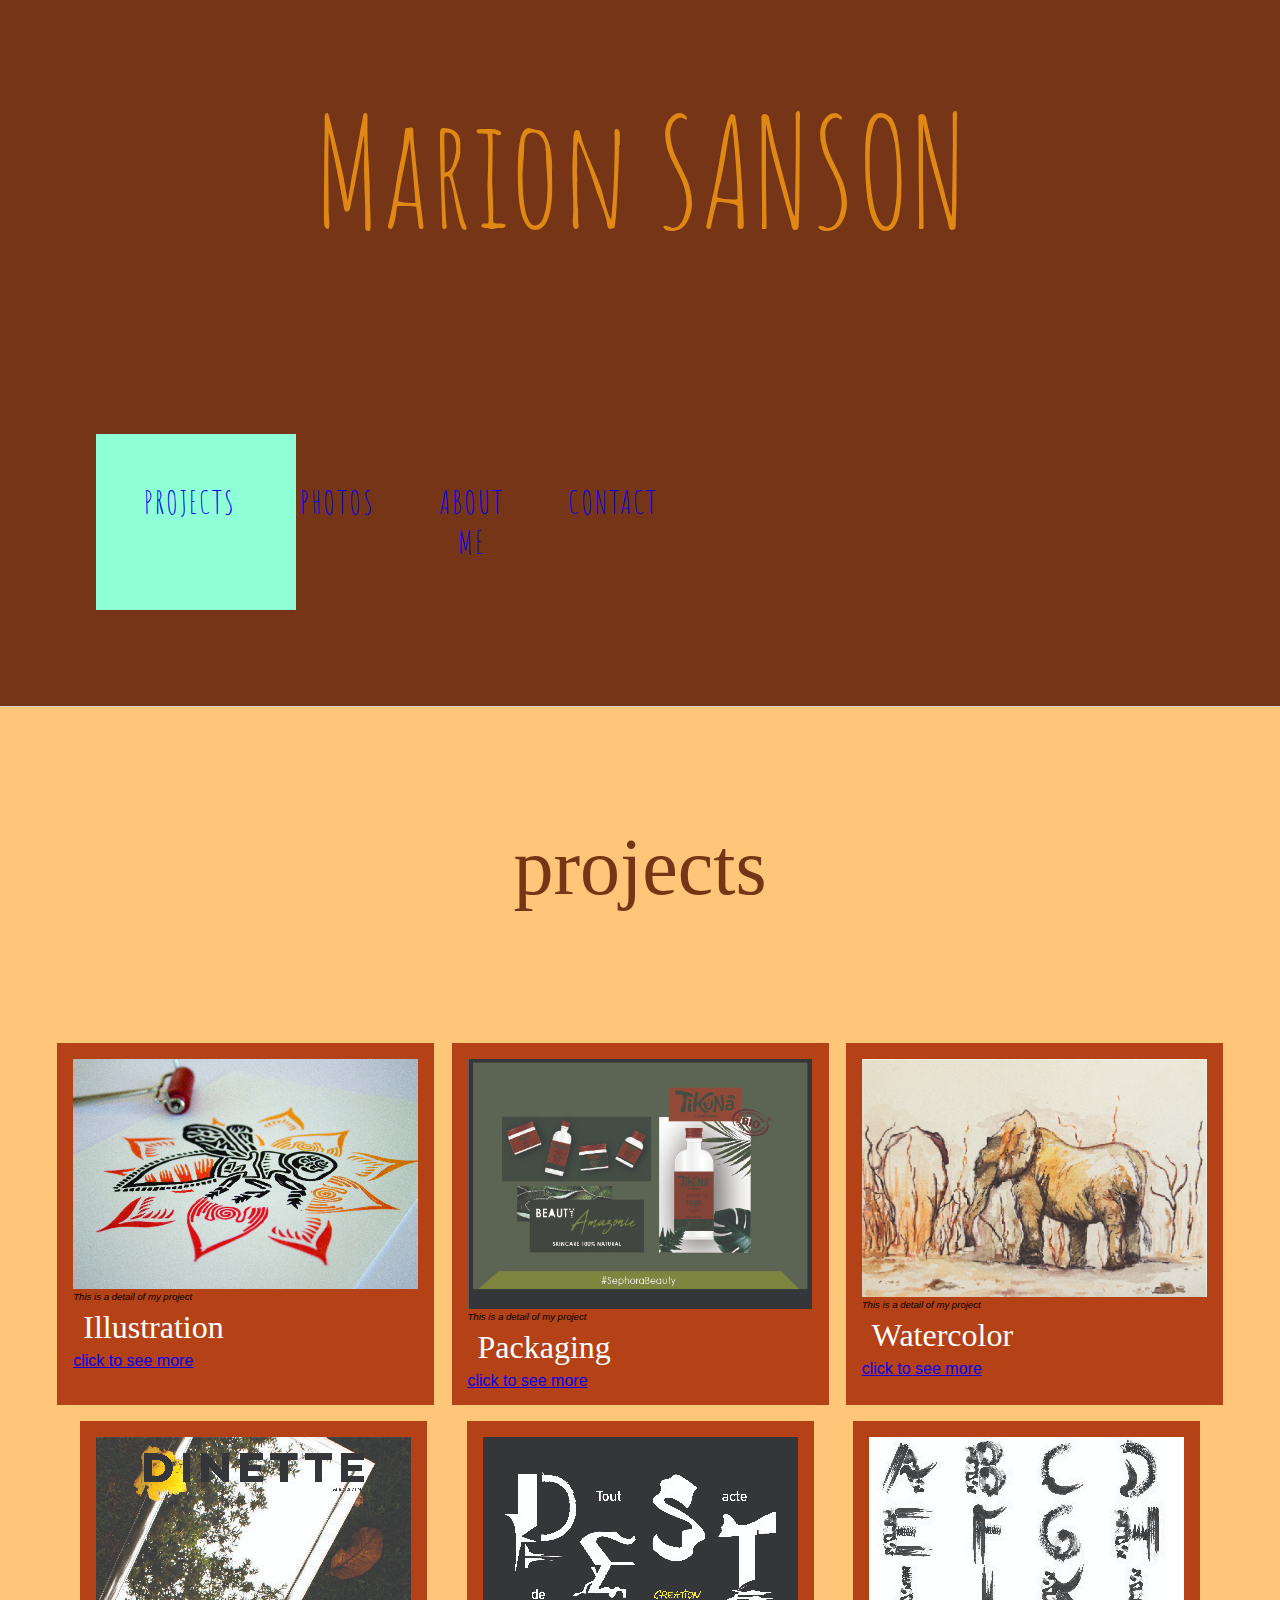
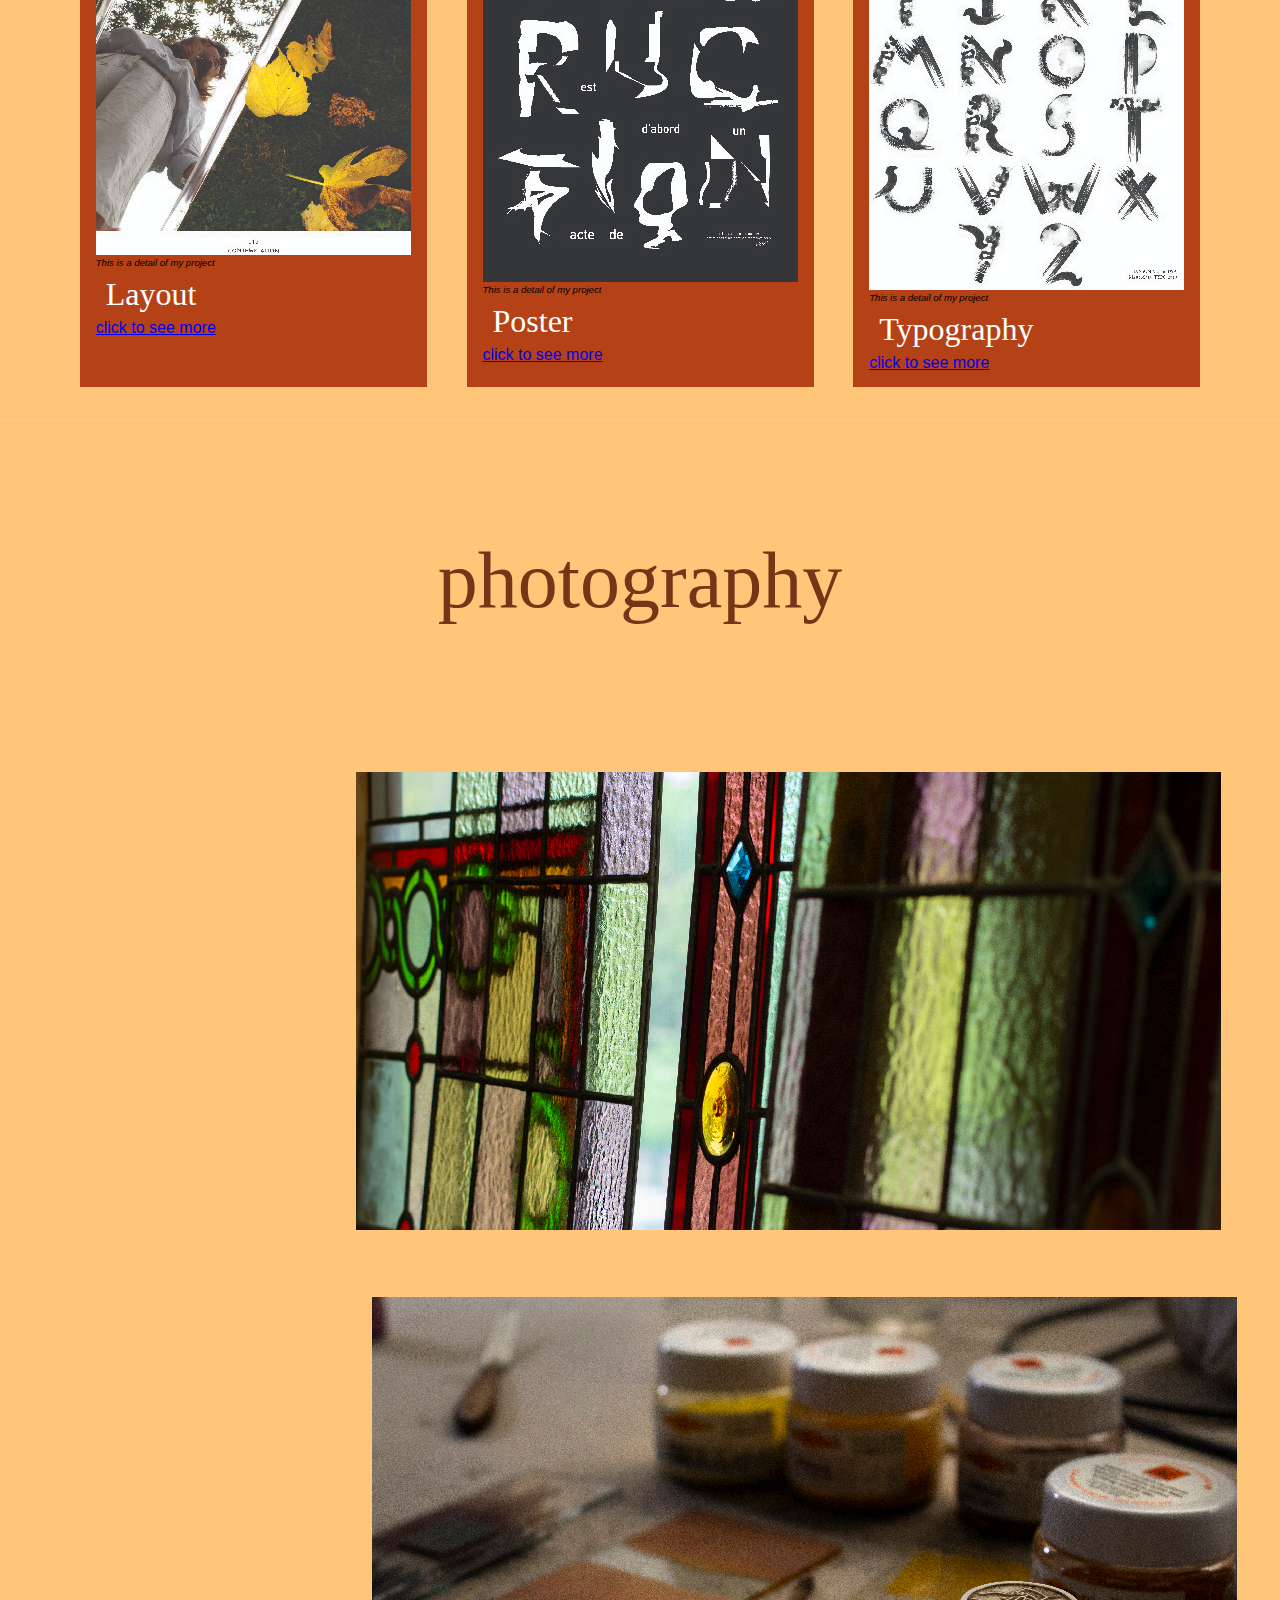
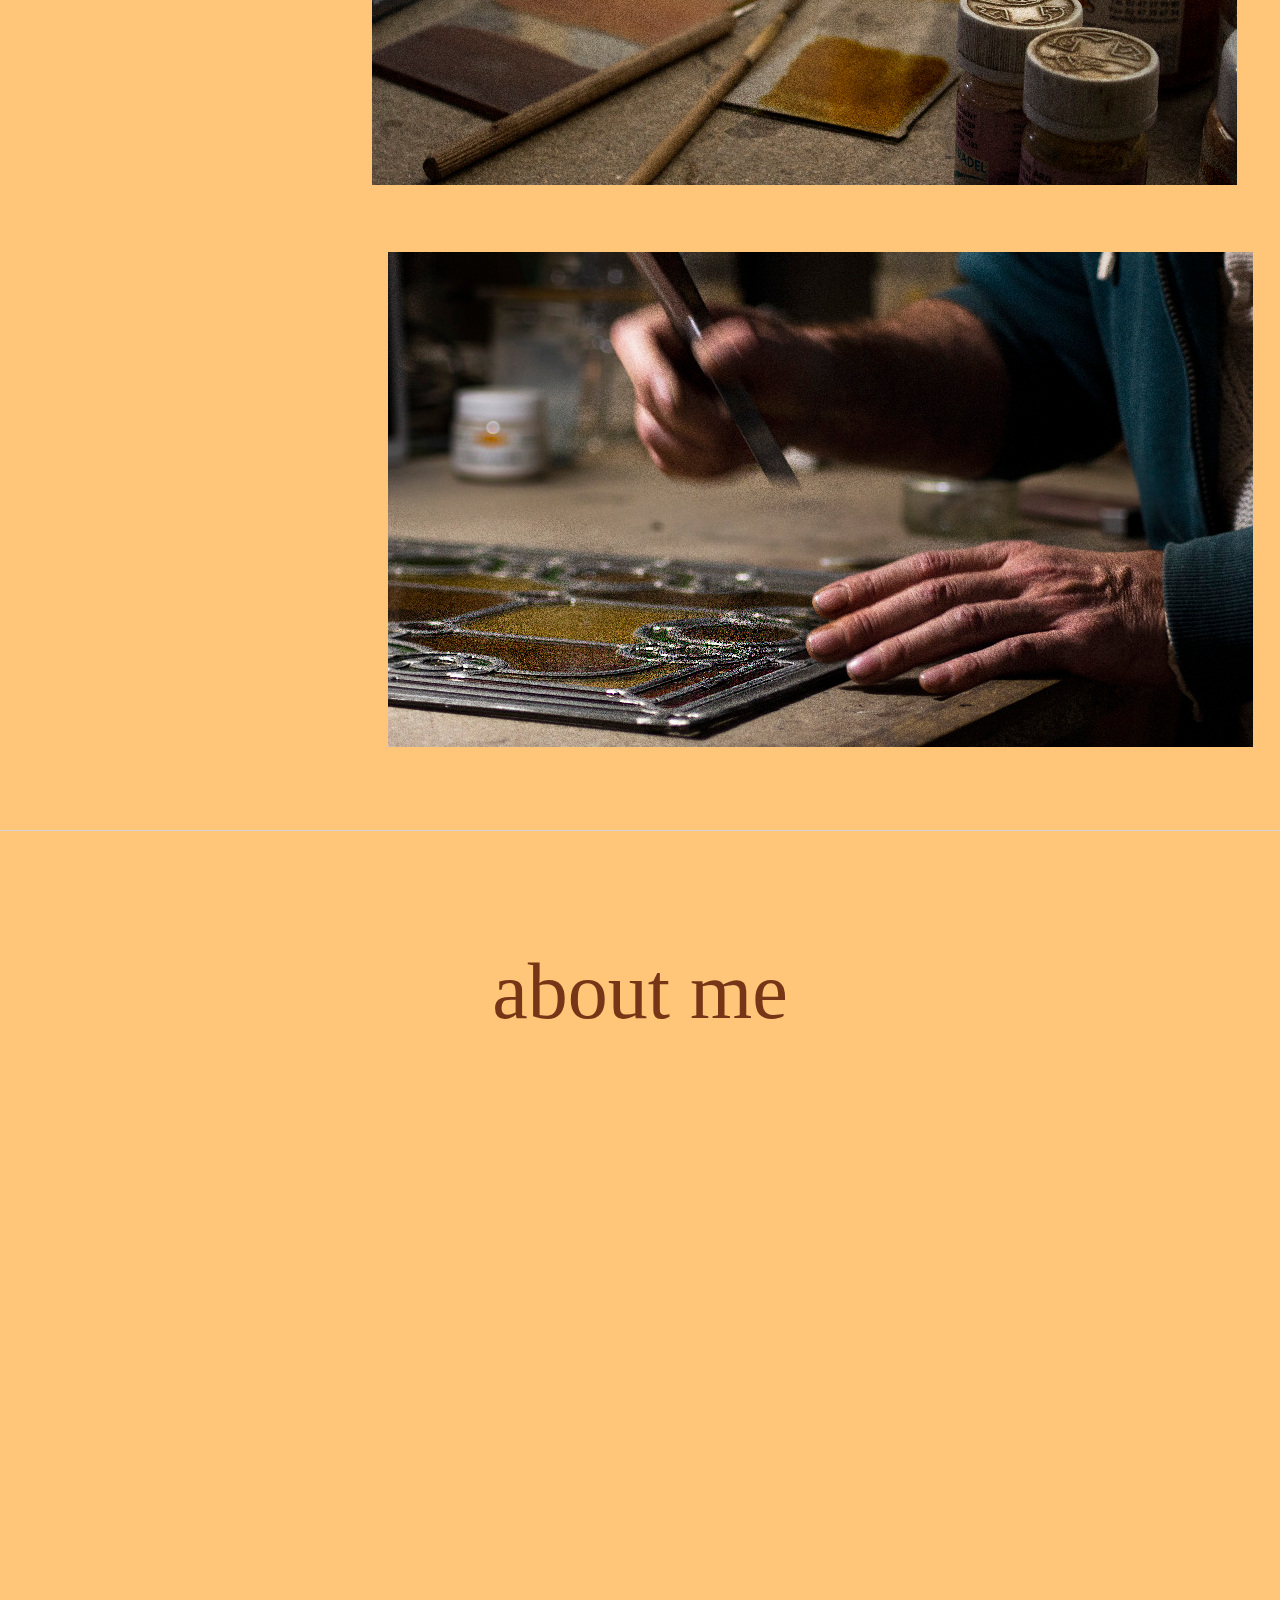
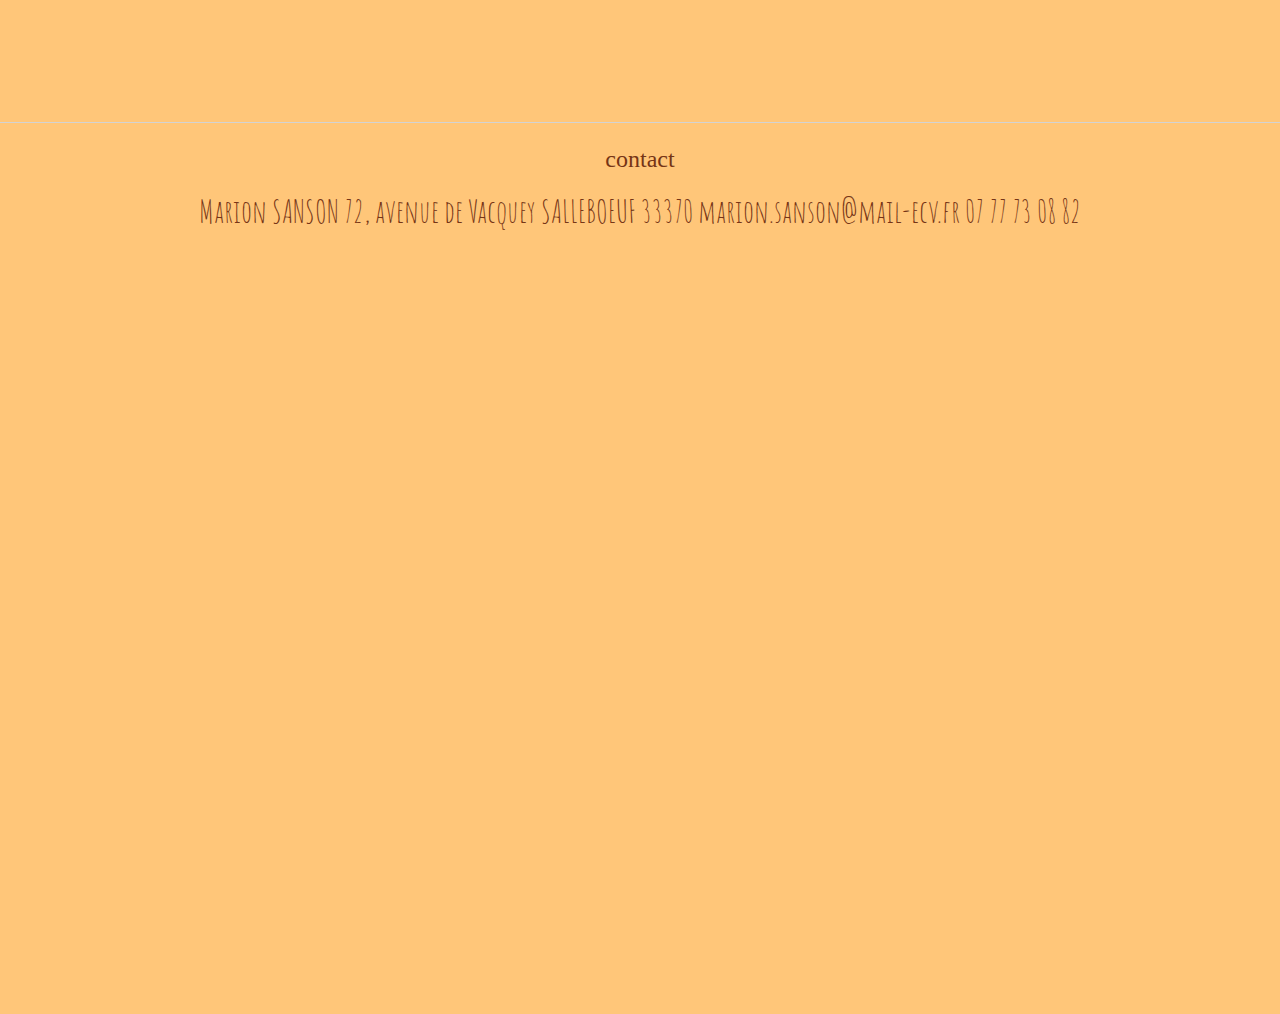
==== index.html @ 7cc04fa4 "Create index.html" ====
<!DOCTYPE html>
<html lang="en" dir="ltr">
  <head>
    <meta charset="utf-8">
    <title>hello world !</title>
    <link rel="stylesheet" href="css/reset.css">
    <link rel="stylesheet" href="css/typo.css">
    <link rel="stylesheet" href="css/master.css">

  </head>
  <body>
    <header>
      <h1>Marion SANSON</h1>

<a class="menu-toggle"href="#main-menu">open menu</a>
      <nav id="main-menu">
        <a class="menu-close" href="#"></a>
      <ul>
        <li><a href="#projects">projects</a></li>
        <li><a href="#photos">photos</a></li>
        <li><a href="#aboutme">about me</a></li>
        <li><a href="#contact">contact</a></li>
      </ul>
    </nav>

<a href="#" class="backdrop"></a>
    </header>

    <main>
      <section id="projects">
        <h1>projects</h1>

        <div class="project-box-container">


<div class="project-feature">
  <figure>
    <img src="images/abeille-lino.jpg" alt="">
    <figcaption>This is a detail of my project</figcaption>
  </figure>
  <h2>Illustration</h2>
  <a href="project-01.html">click to see more</a>


</div>

<div class="project-feature">
  <figure>
    <img src="images/pack.jpg" alt="">
    <figcaption>This is a detail of my project</figcaption>
  </figure>
  <h2>Packaging</h2>
  <a href="project-01.html">click to see more</a>

</div>


<div class="project-feature">
  <figure>
    <img src="images/aqua.jpg" alt="">
    <figcaption>This is a detail of my project</figcaption>
  </figure>
  <h2>Watercolor</h2>
  <a href="project-01.html">click to see more</a>

</div>

<div class="project-feature">
  <figure>
    <img src="images/layout.jpg" alt="">
    <figcaption>This is a detail of my project</figcaption>
  </figure>
  <h2>Layout</h2>
  <a href="project-01.html">click to see more</a>

</div>

<div class="project-feature">
  <figure>
    <img src="images/poster.jpg" alt="">
    <figcaption>This is a detail of my project</figcaption>
  </figure>
  <h2>Poster</h2>
  <a href="project-01.html">click to see more</a>

</div>

<div class="project-feature">
  <figure>
    <img src="images/typo.jpg" alt="">
    <figcaption>This is a detail of my project</figcaption>
  </figure>
  <h2>Typography</h2>
  <a href="project-01.html">click to see more</a>

</div>



  </div>


      </section>

      <section id="photos">
        <h1>photography</h1>

        <div class="photos-box-container">

          <div class="photos-feature">
            <figure>
              <img src="images/photo1.jpg" alt="">
            </figure>

          </div>

          <div class="photos-box-container">

            <div class="photos-feature">
              <figure>
                <img src="images/photo2.jpg" alt="">
              </figure>

            </div>

            <div class="photos-box-container">

              <div class="photos-feature">
                <figure>
                  <img src="images/photo3.jpg" alt="">
                </figure>

              </div>

        </div>

      </section>

      <section id="aboutme">
        <h1>about me</h1>

      </section>

      <section id="contact">
        <h3>contact</h3>
        <p>Marion SANSON
          72, avenue de Vacquey
          SALLEBOEUF 33370
          marion.sanson@mail-ecv.fr
          07 77 73 08 82</p>

<footer>
</footer>

  </body>
</html>
---- css/typo.css ----
@import url('https://fonts.googleapis.com/css?family=Amatic+SC|Caveat+Brush|Coming+Soon&display=swap');

body {
  font-family: helvetica;
}

header h1 {
  font-family: 'Amatic SC';
  font-size: 150px;
}
h1 {
  font-size: 5em;
  margin-bottom: 1.25em;
  font-family: 'Coming Soon';
}

h2 {
font-size: 2em;
margin-bottom: 1em;
font-family: 'Coming Soon';
color: white;

}
h3 {
  font-size: 1.5em;
  font-family: 'Coming Soon';
  color: #763516;

}

p{
  font-family: 'Amatic SC';
  font-size: 2em;
  color: #763516;

}

li {
  font-family: 'Amatic SC';
  font-size: 2em;
}
---- css/master.css ----
body {
  background-color: #ffc679;
}
section {
  border-top: 1px solid #d3D3D3;
  min-height: 99vh;

}

header {
text-align: center;
padding : 6em;
color: #df8814;
background-color: #763516;

}



ul {
  line-height: 30pt;
	letter-spacing: 2px ;
	text-align: center;
  padding: 1em;
}


#projects h1 {
  text-align: center;
  margin: 1.5em;
  color: #763516;
}

#photos h1 {
  text-align: center;
  margin: 1.5em;
  color: #763516;
}

#aboutme h1 {
  text-align: center;
  margin: 1.5em;
  color: #763516;
}


.project-feature {
  padding: 1em;
  margin-bottom: 1em;
  flex-grow: 0;
  flex-basis: 300px;
  background-color: #b54216;
}

.project-feature img {
  max-width: 345px;
}

.project-feature h2 {
  margin : 10px;
}

.project-box-container {
  display: flex;
  padding: 1em;
  flex-wrap: wrap;
  justify-content: space-evenly;
  max-width: 1200px;
  margin: auto;

}

figcaption {
  font-size: 0.6em;
  font-style: italic;
}

.photos-feature {
  padding: 1em;
  margin-bottom: 1em;
  flex-grow: 0;
  flex-basis: 300px;

}

.photos-box-container {
  display: flex;
  padding: 1em;
  flex-wrap: wrap;
  justify-content: space-around;
  max-width: 600px;
  margin: auto;
}

#contact h3 {
  padding: 1em;
  text-align: center;
}

#contact p {
  text-align: center;
  margin: auto;
  justify-content: space-around;

}

#main-menu{
  background: #8fffd7;
  position: absolute;
  top: 0;
  width: 200px;
  height: 100%;
  left: -200px;
  transition: 0.5s ease all;
  z-index: 999;
}

nav a{
  display: block;
  text-transform: uppercase;
  padding: 1em;
  text-decoration: none;
}

.menu-toggle{
  border: 2px solid #000;
  border-radius: 6px;
  padding: 1em;
}

#main-menu:target{
  left: 0;
}

.menu-close {
  width: 100px;
  height: 20px;
  display: block;
  color: #fff;
  border-radius: 300%;
  position: absolute;
  top: 0px;
  right: 38px;
  display: none;
}

#main-menu:target + .backdrop{
  background: rgba(132, 232, 80, 0.5);
  position: absolute;
  top: 0;
  left: 0;
  width: 100%;
  height: 100%;
  z-index: 998;
}

@media (min-width : 640px){
  #main-menu {
    position: relative;
    left: auto;
    top: auto;
  }

  .menu-toggle{
    display: none;
  }

  #main-menu ul{
    display: flex;
  }
}
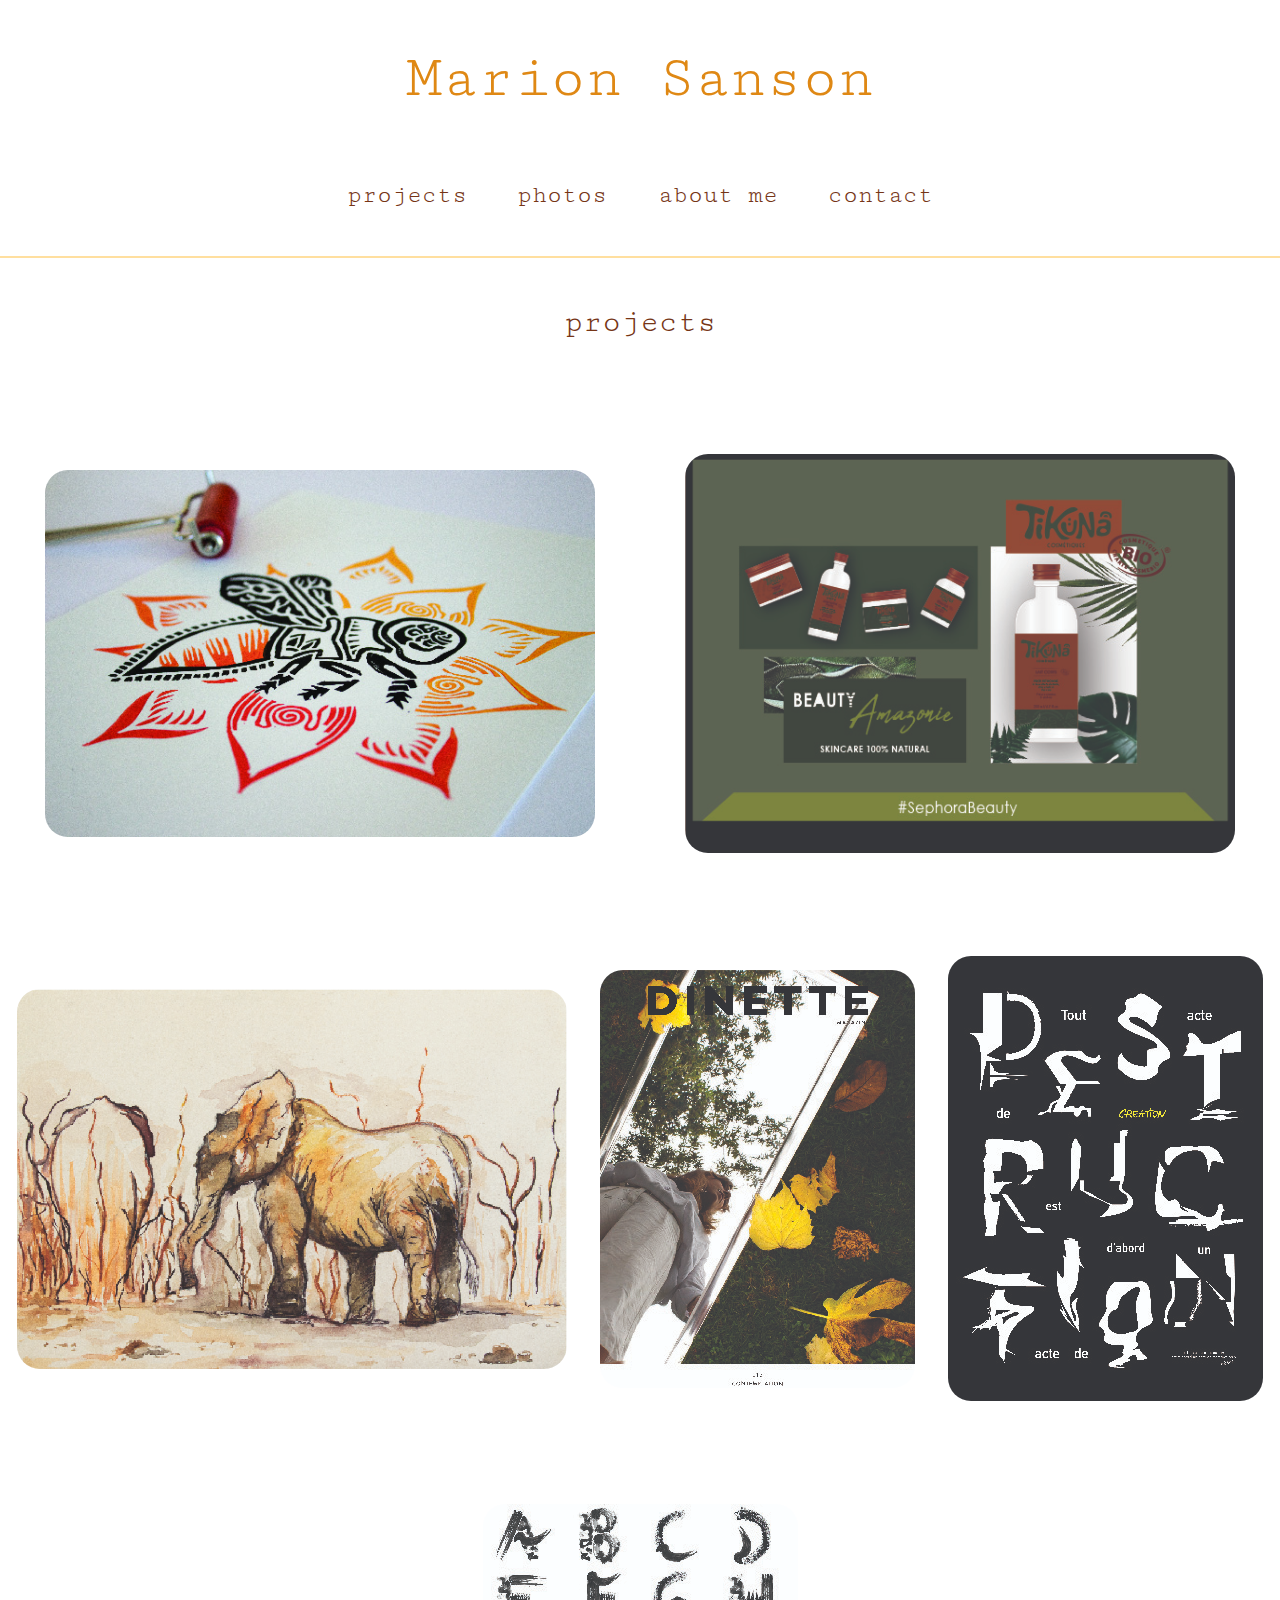
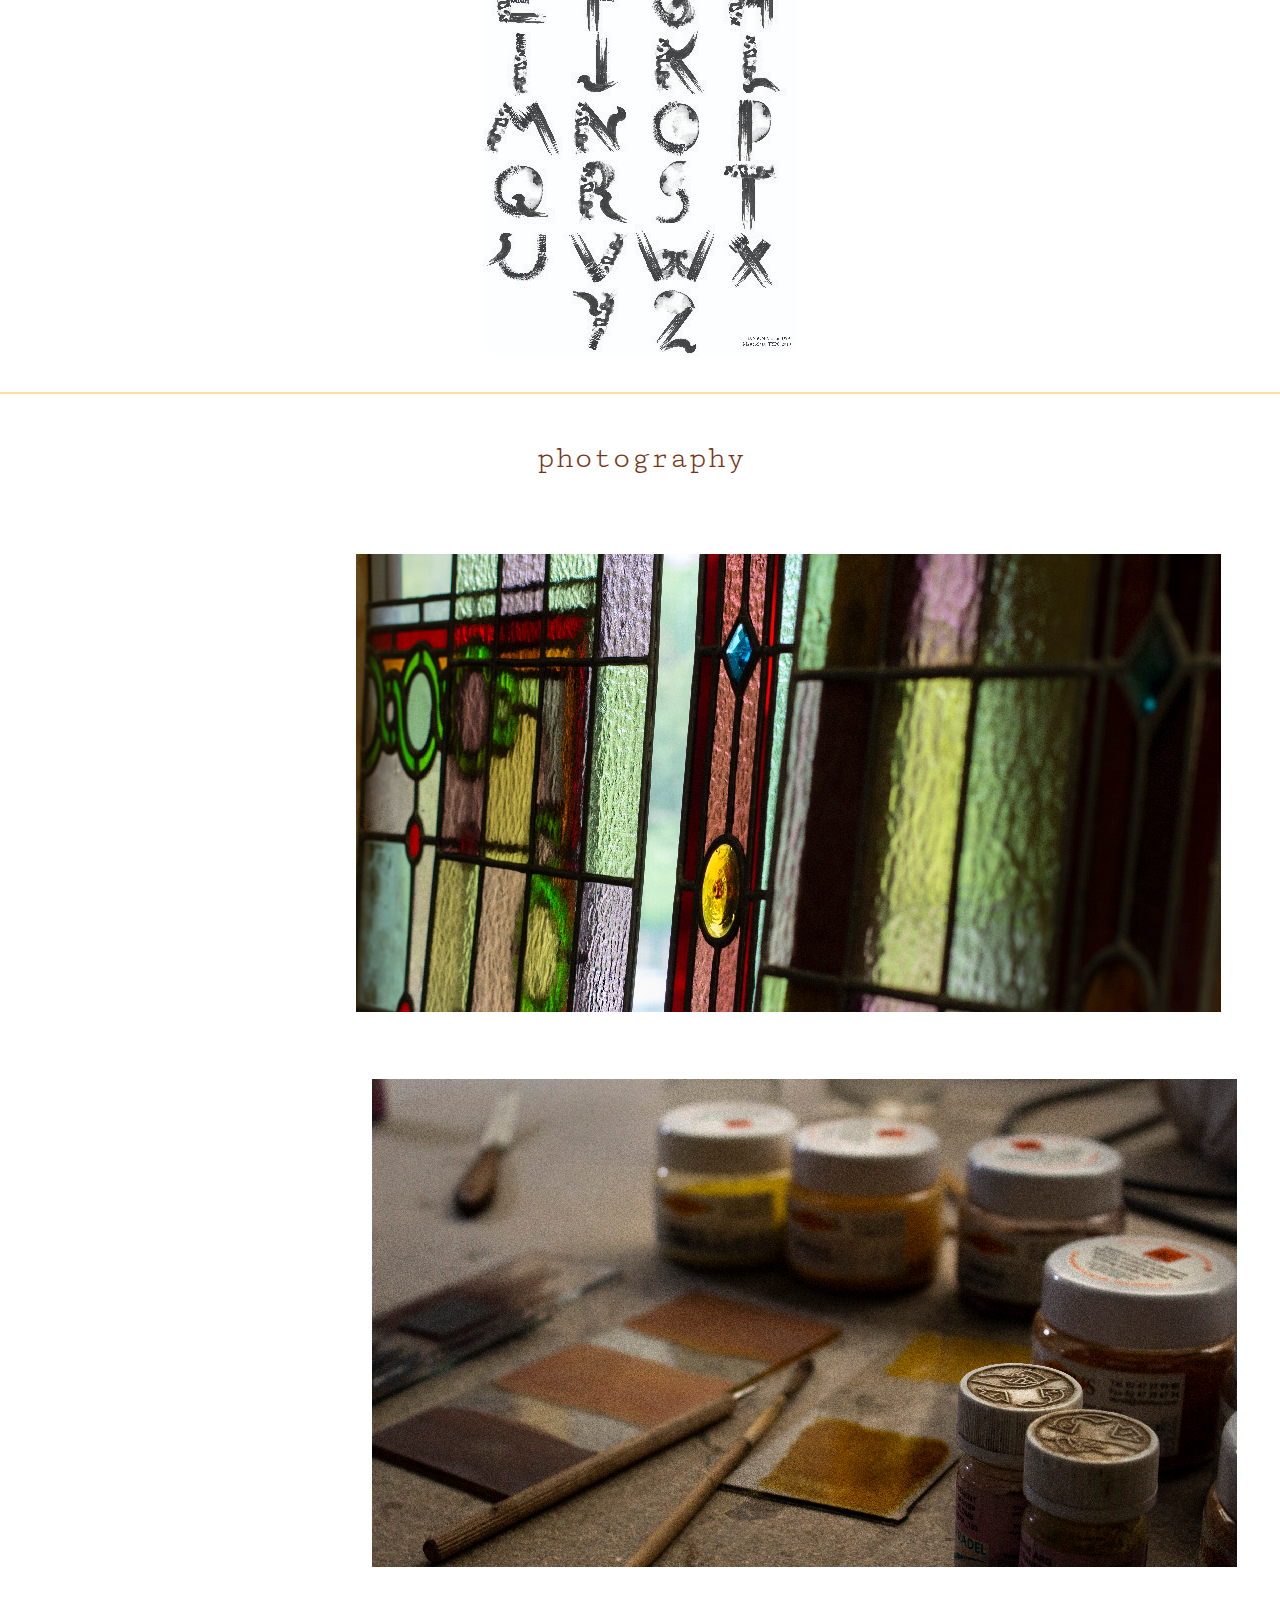
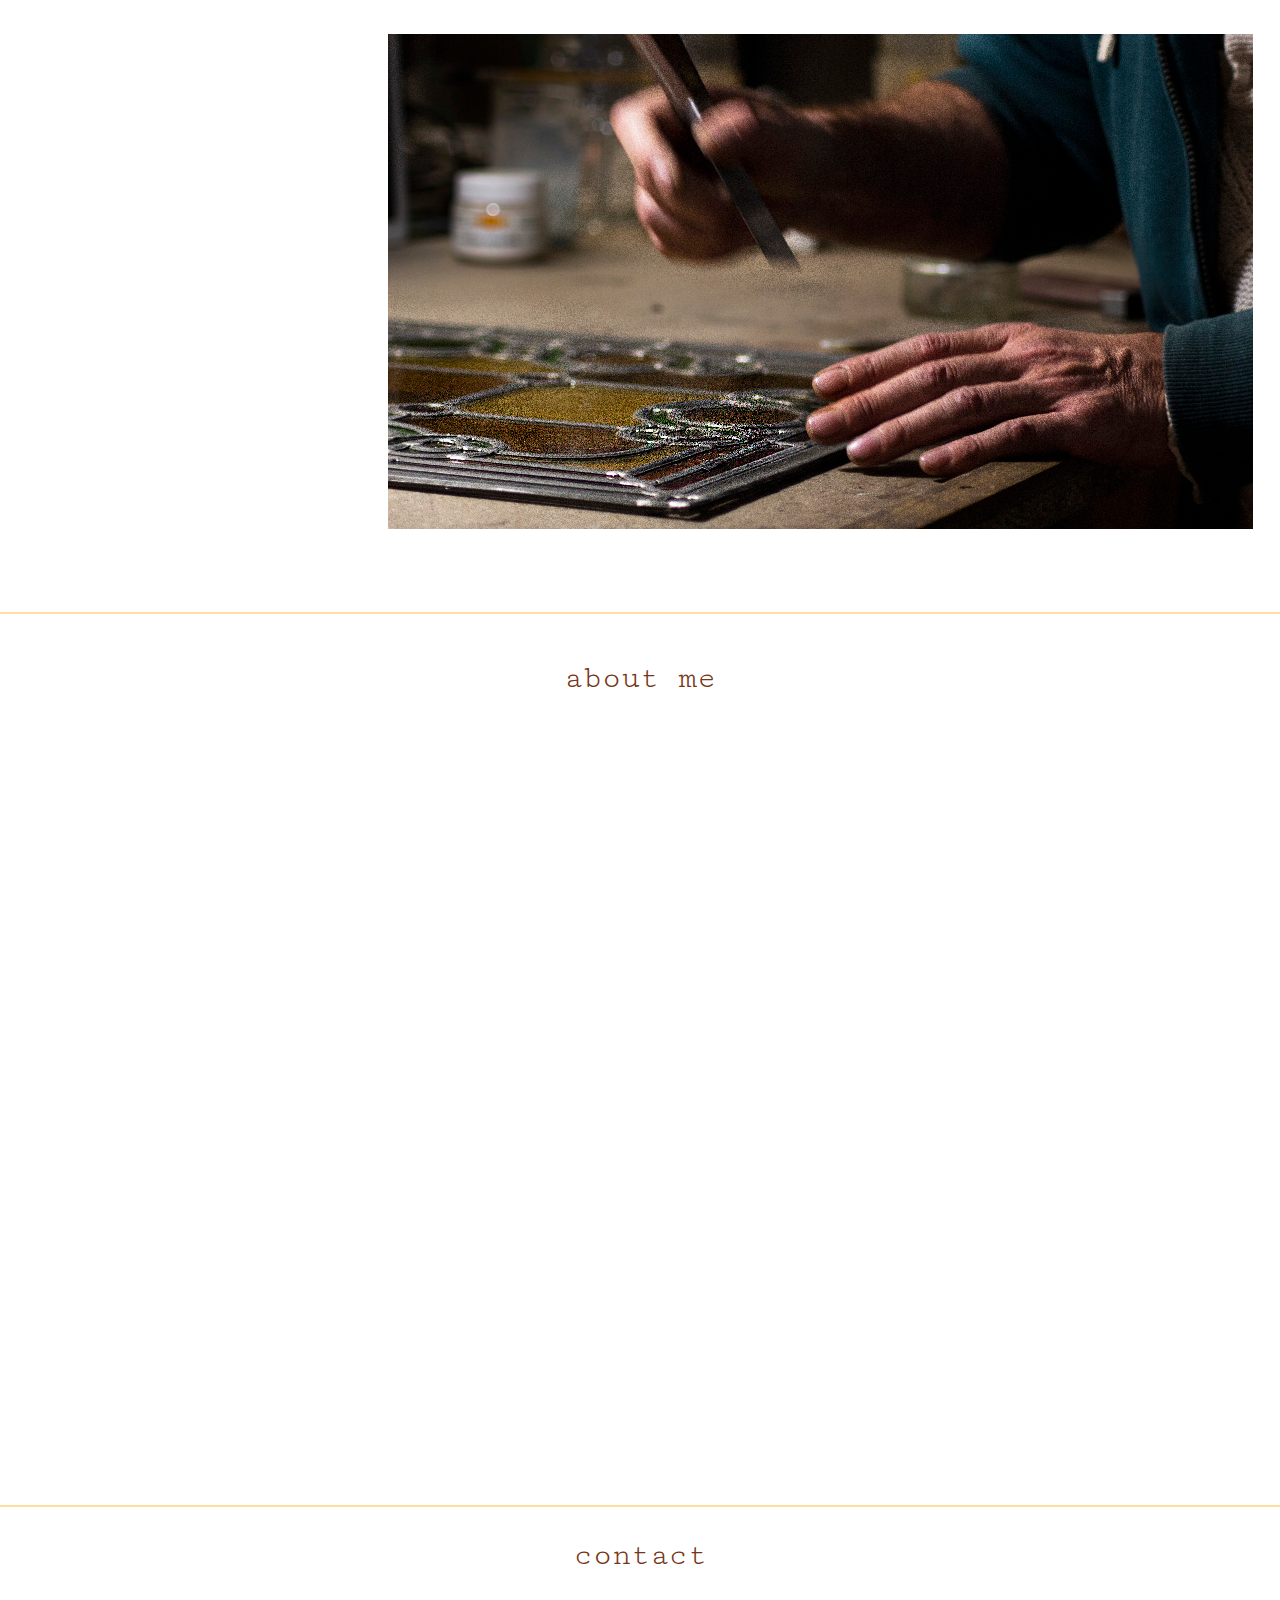
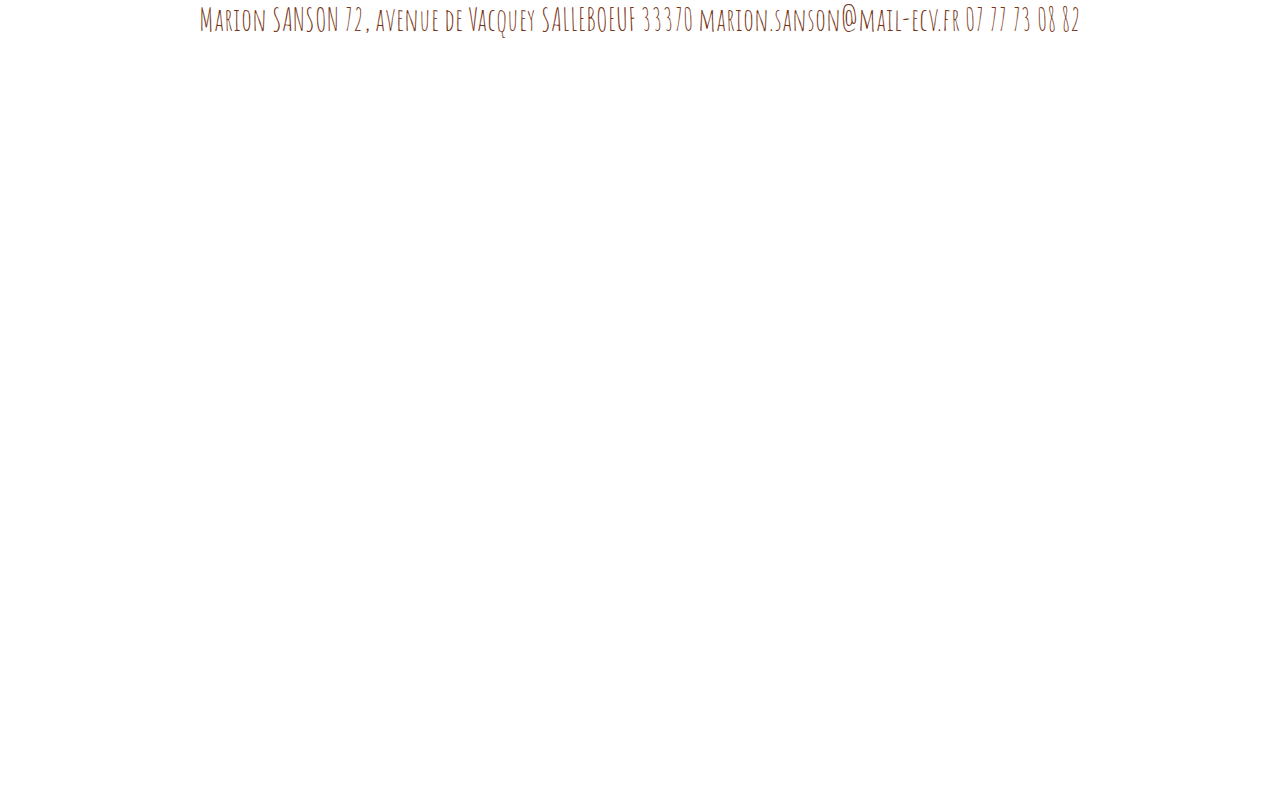
==== commit 6fad773d: "session 2 modifs" ====
--- a/index.html
+++ b/index.html
@@ -10,21 +10,19 @@
   </head>
   <body>
     <header>
-      <h1>Marion SANSON</h1>
+      <h1>Marion Sanson</h1>
 
-<a class="menu-toggle"href="#main-menu">open menu</a>
-      <nav id="main-menu">
-        <a class="menu-close" href="#"></a>
-      <ul>
-        <li><a href="#projects">projects</a></li>
-        <li><a href="#photos">photos</a></li>
-        <li><a href="#aboutme">about me</a></li>
-        <li><a href="#contact">contact</a></li>
-      </ul>
-    </nav>
+<nav>
+   <ul id="conteneur">
+     <li><a href="#projects">projects</a></li>
+     <li><a href="#photos">photos</a></li>
+     <li><a href="#aboutme">about me</a></li>
+     <li><a href="#contact">contact</a></li>
+   </ul>
+</nav>
+    </header>
 
-<a href="#" class="backdrop"></a>
-    </header>
+
 
     <main>
       <section id="projects">
@@ -32,75 +30,62 @@
 
         <div class="project-box-container">
 
-
 <div class="project-feature">
-  <figure>
-    <img src="images/abeille-lino.jpg" alt="">
-    <figcaption>This is a detail of my project</figcaption>
-  </figure>
   <h2>Illustration</h2>
-  <a href="project-01.html">click to see more</a>
+  <a href="project-01.html">
+    <img src="images/abeille-lino.jpg" />
+  </a>
 
 
 </div>
 
 <div class="project-feature">
-  <figure>
-    <img src="images/pack.jpg" alt="">
-    <figcaption>This is a detail of my project</figcaption>
-  </figure>
   <h2>Packaging</h2>
-  <a href="project-01.html">click to see more</a>
+  <a href="project-01.html">
+    <img alt="packaging" src="images/pack.jpg" />
+  </a>
+
+</div>
+
+<div class="project-feature">
+  <h2>Watercolor</h2>
+  <a href="project-01.html">
+<img src="images/aqua.jpg" alt=""/>
+  </a>
+
+</div>
+
+<div class="project-feature">
+  <h2>Layout</h2>
+  <a href="project-01.html">
+<img src="images/layout.jpg" />
+  </a>
+
+</div>
+
+<div class="project-feature">
+  <h2>Poster</h2>
+  <a href="project-01.html">
+<img src="images/poster.jpg" />
+  </a>
+
+</div>
+
+<div class="project-feature">
+
+  <h2>Typography</h2>
+  <a href="project-01.html">
+    <img src="images/typo.jpg" />
+  </a>
 
 </div>
 
 
-<div class="project-feature">
-  <figure>
-    <img src="images/aqua.jpg" alt="">
-    <figcaption>This is a detail of my project</figcaption>
-  </figure>
-  <h2>Watercolor</h2>
-  <a href="project-01.html">click to see more</a>
+  </div>
 
-</div>
-
-<div class="project-feature">
-  <figure>
-    <img src="images/layout.jpg" alt="">
-    <figcaption>This is a detail of my project</figcaption>
-  </figure>
-  <h2>Layout</h2>
-  <a href="project-01.html">click to see more</a>
-
-</div>
-
-<div class="project-feature">
-  <figure>
-    <img src="images/poster.jpg" alt="">
-    <figcaption>This is a detail of my project</figcaption>
-  </figure>
-  <h2>Poster</h2>
-  <a href="project-01.html">click to see more</a>
-
-</div>
-
-<div class="project-feature">
-  <figure>
-    <img src="images/typo.jpg" alt="">
-    <figcaption>This is a detail of my project</figcaption>
-  </figure>
-  <h2>Typography</h2>
-  <a href="project-01.html">click to see more</a>
-
-</div>
+      </section>
 
 
-
-  </div>
-
-
-      </section>
 
       <section id="photos">
         <h1>photography</h1>
--- a/css/typo.css
+++ b/css/typo.css
@@ -1,29 +1,31 @@
 @import url('https://fonts.googleapis.com/css?family=Amatic+SC|Caveat+Brush|Coming+Soon&display=swap');
-
+@import url('https://fonts.googleapis.com/css?family=Cutive+Mono&display=swap');
 body {
   font-family: helvetica;
 }
 
 header h1 {
-  font-family: 'Amatic SC';
-  font-size: 150px;
+  font-family: 'cutive Mono';
+  font-size: 60px;
 }
+
+
 h1 {
-  font-size: 5em;
+  font-size: 2em;
   margin-bottom: 1.25em;
-  font-family: 'Coming Soon';
+  font-family: 'cutive Mono';
 }
 
 h2 {
 font-size: 2em;
 margin-bottom: 1em;
-font-family: 'Coming Soon';
+font-family: 'cutive Mono';
 color: white;
 
 }
 h3 {
-  font-size: 1.5em;
-  font-family: 'Coming Soon';
+  font-size: 2em;
+  font-family: 'cutive Mono';
   color: #763516;
 
 }
@@ -35,7 +37,9 @@
 
 }
 
-li {
-  font-family: 'Amatic SC';
-  font-size: 2em;
+li a {
+  font-family: 'cutive Mono';
+  font-size: 19pt;
+    color: #763516;
+    text-decoration: none;
 }
--- a/css/master.css
+++ b/css/master.css
@@ -1,28 +1,30 @@
 body {
-  background-color: #ffc679;
+  background-color: #ffff;
 }
 section {
-  border-top: 1px solid #d3D3D3;
+  border-top: 2.3px solid #ffdf9f;
   min-height: 99vh;
 
 }
 
 header {
 text-align: center;
-padding : 6em;
+padding : 3em;
 color: #df8814;
-background-color: #763516;
+background-color: #ffff;
+}
 
+#conteneur {
+display: flex;
+flex-direction: row;
+justify-content: center;
 }
 
 
-
-ul {
-  line-height: 30pt;
-	letter-spacing: 2px ;
-	text-align: center;
+#conteneur a {
   padding: 1em;
 }
+
 
 
 #projects h1 {
@@ -49,11 +51,11 @@
   margin-bottom: 1em;
   flex-grow: 0;
   flex-basis: 300px;
-  background-color: #b54216;
 }
 
 .project-feature img {
-  max-width: 345px;
+  max-width: 550px;
+  border-radius: 23px;
 }
 
 .project-feature h2 {
@@ -62,18 +64,15 @@
 
 .project-box-container {
   display: flex;
-  padding: 1em;
   flex-wrap: wrap;
-  justify-content: space-evenly;
-  max-width: 1200px;
+  justify-content:space-around;
+  align-items: center;
+  max-width: 1600px;
   margin: auto;
-
 }
 
-figcaption {
-  font-size: 0.6em;
-  font-style: italic;
-}
+
+
 
 .photos-feature {
   padding: 1em;
@@ -101,71 +100,4 @@
   text-align: center;
   margin: auto;
   justify-content: space-around;
-
 }
-
-#main-menu{
-  background: #8fffd7;
-  position: absolute;
-  top: 0;
-  width: 200px;
-  height: 100%;
-  left: -200px;
-  transition: 0.5s ease all;
-  z-index: 999;
-}
-
-nav a{
-  display: block;
-  text-transform: uppercase;
-  padding: 1em;
-  text-decoration: none;
-}
-
-.menu-toggle{
-  border: 2px solid #000;
-  border-radius: 6px;
-  padding: 1em;
-}
-
-#main-menu:target{
-  left: 0;
-}
-
-.menu-close {
-  width: 100px;
-  height: 20px;
-  display: block;
-  color: #fff;
-  border-radius: 300%;
-  position: absolute;
-  top: 0px;
-  right: 38px;
-  display: none;
-}
-
-#main-menu:target + .backdrop{
-  background: rgba(132, 232, 80, 0.5);
-  position: absolute;
-  top: 0;
-  left: 0;
-  width: 100%;
-  height: 100%;
-  z-index: 998;
-}
-
-@media (min-width : 640px){
-  #main-menu {
-    position: relative;
-    left: auto;
-    top: auto;
-  }
-
-  .menu-toggle{
-    display: none;
-  }
-
-  #main-menu ul{
-    display: flex;
-  }
-}
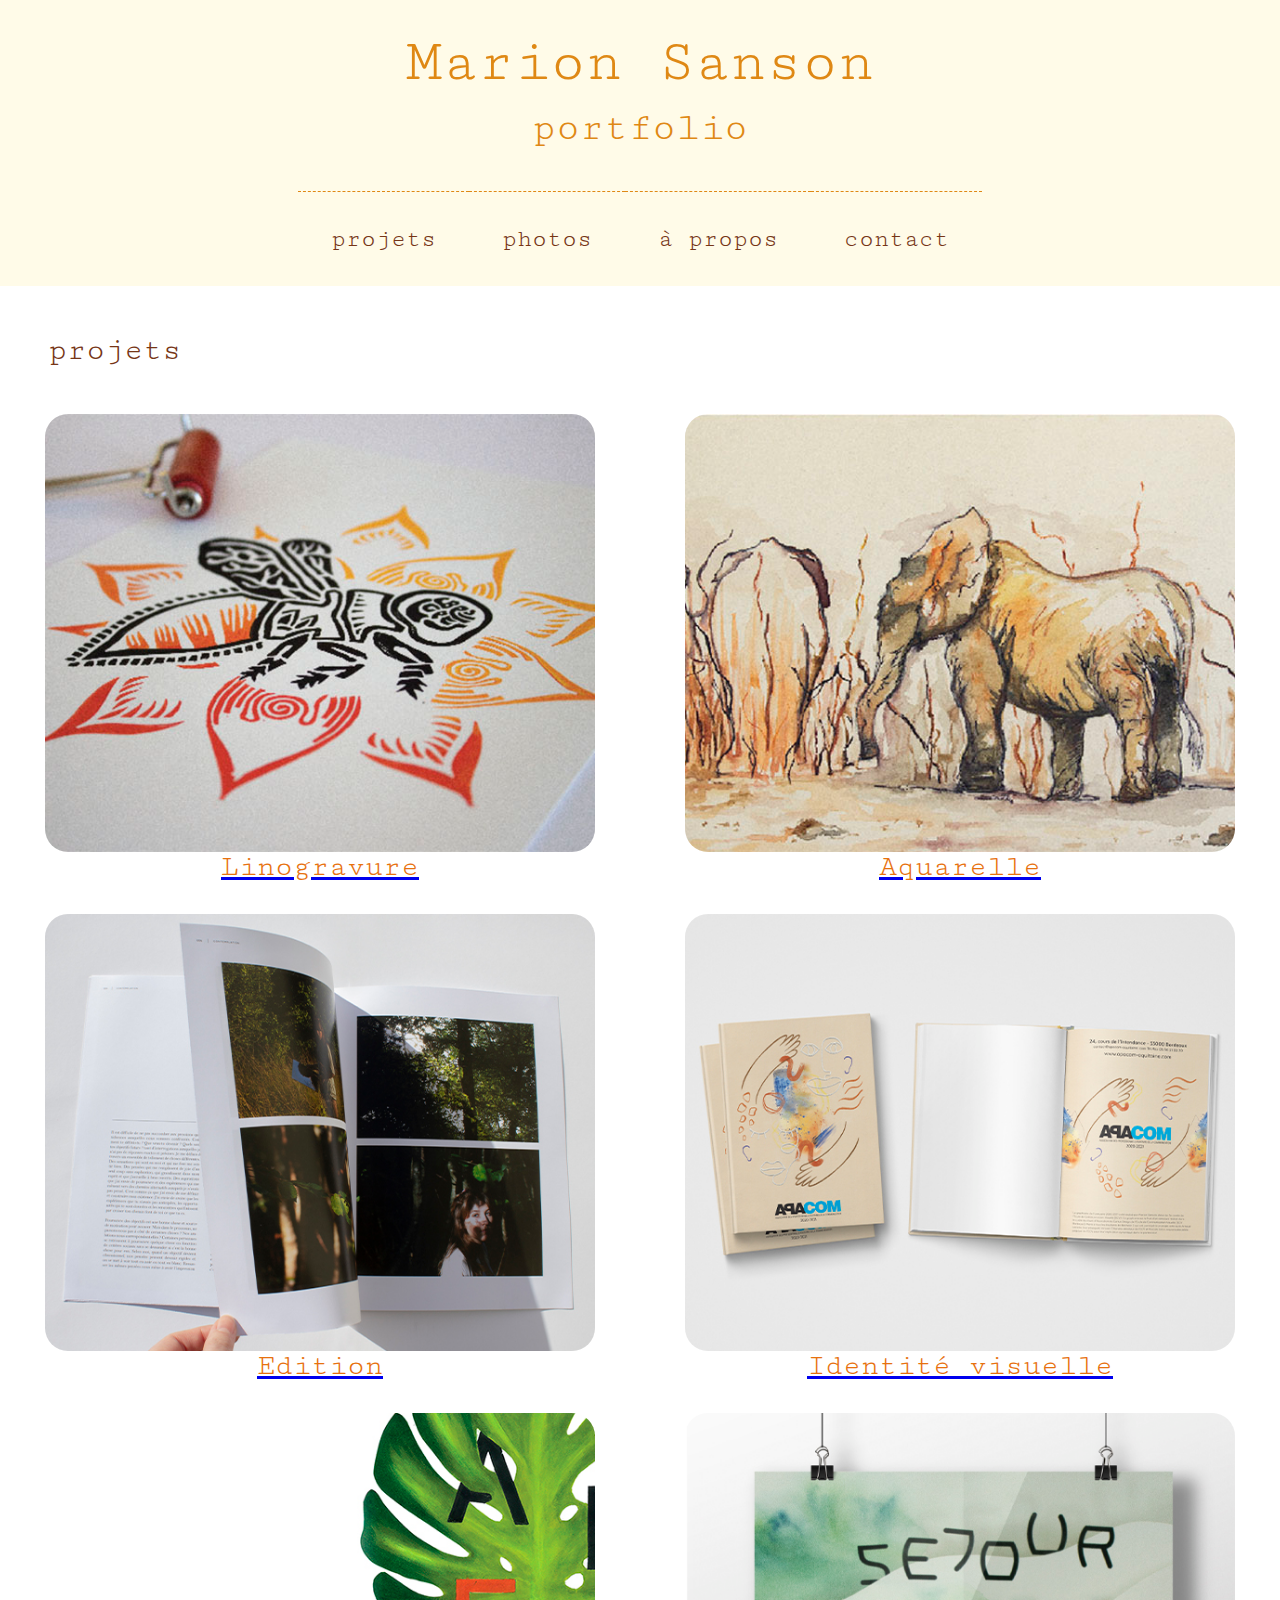
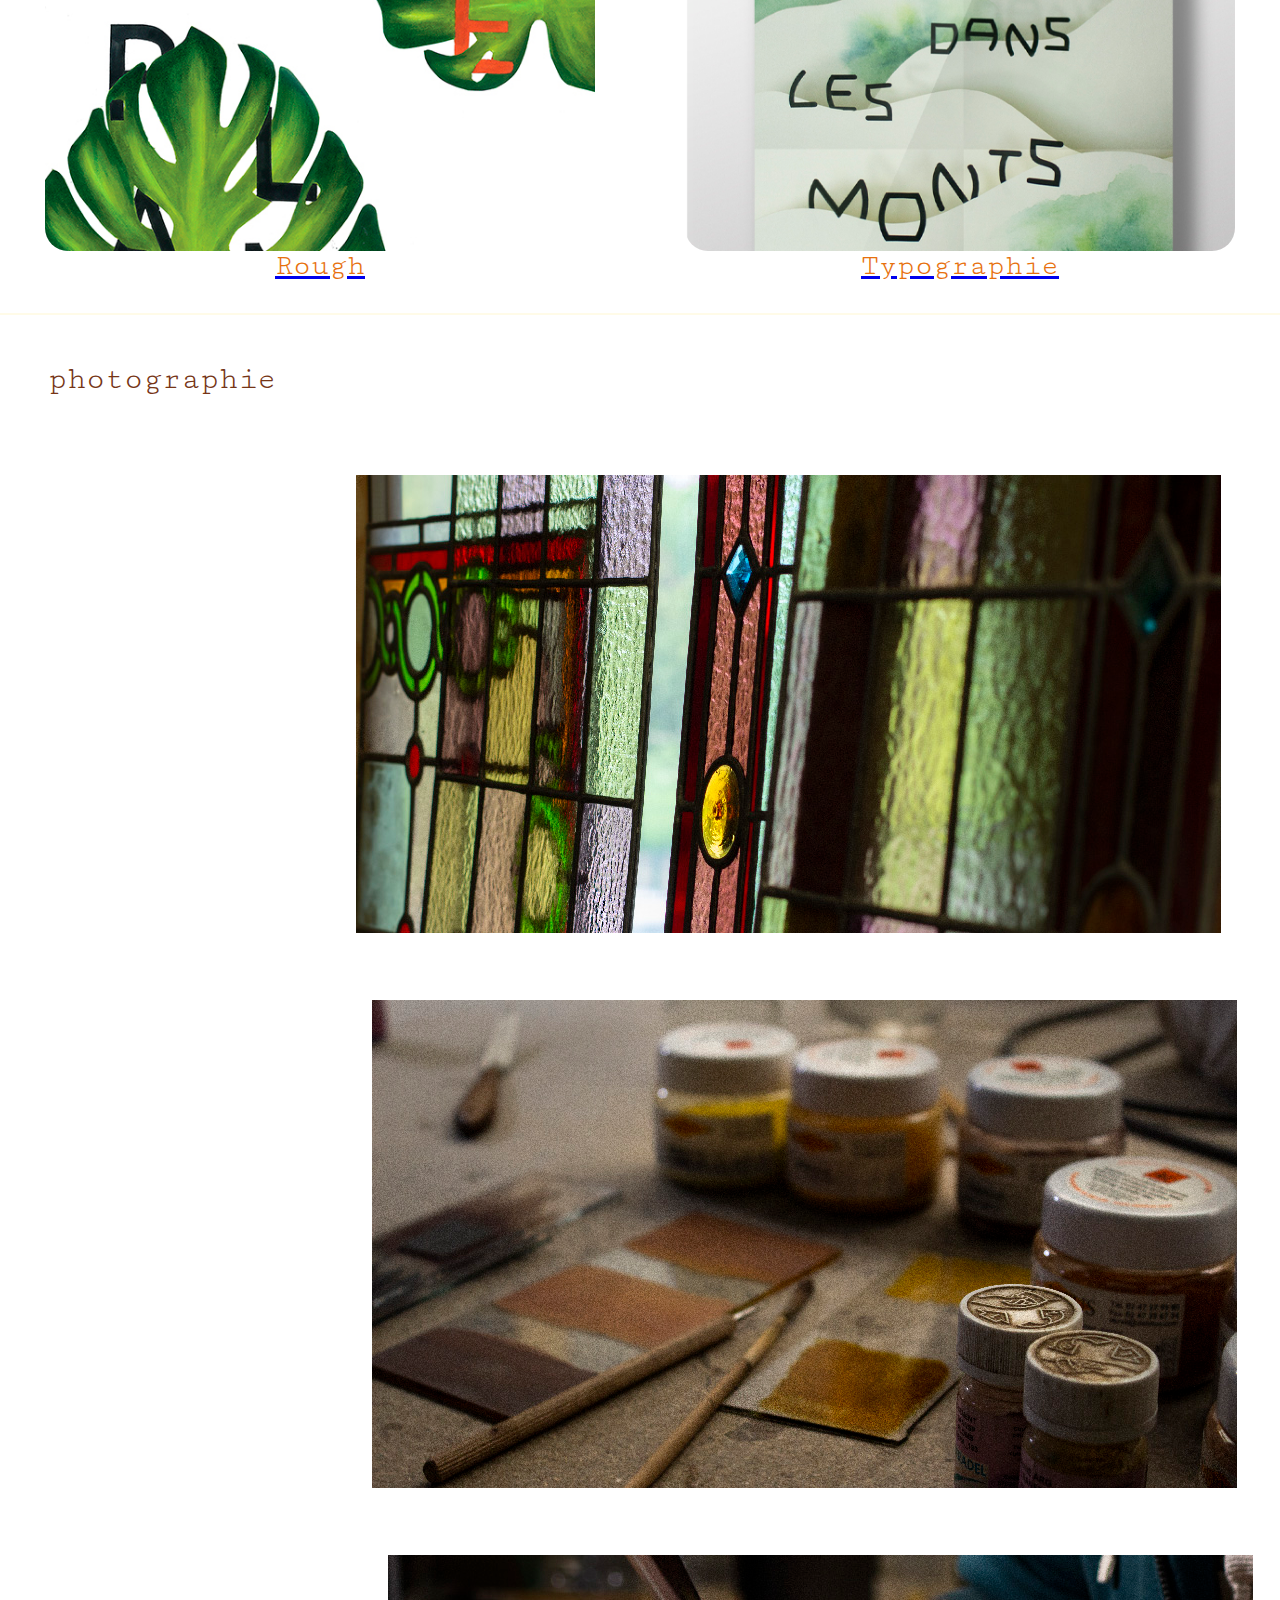
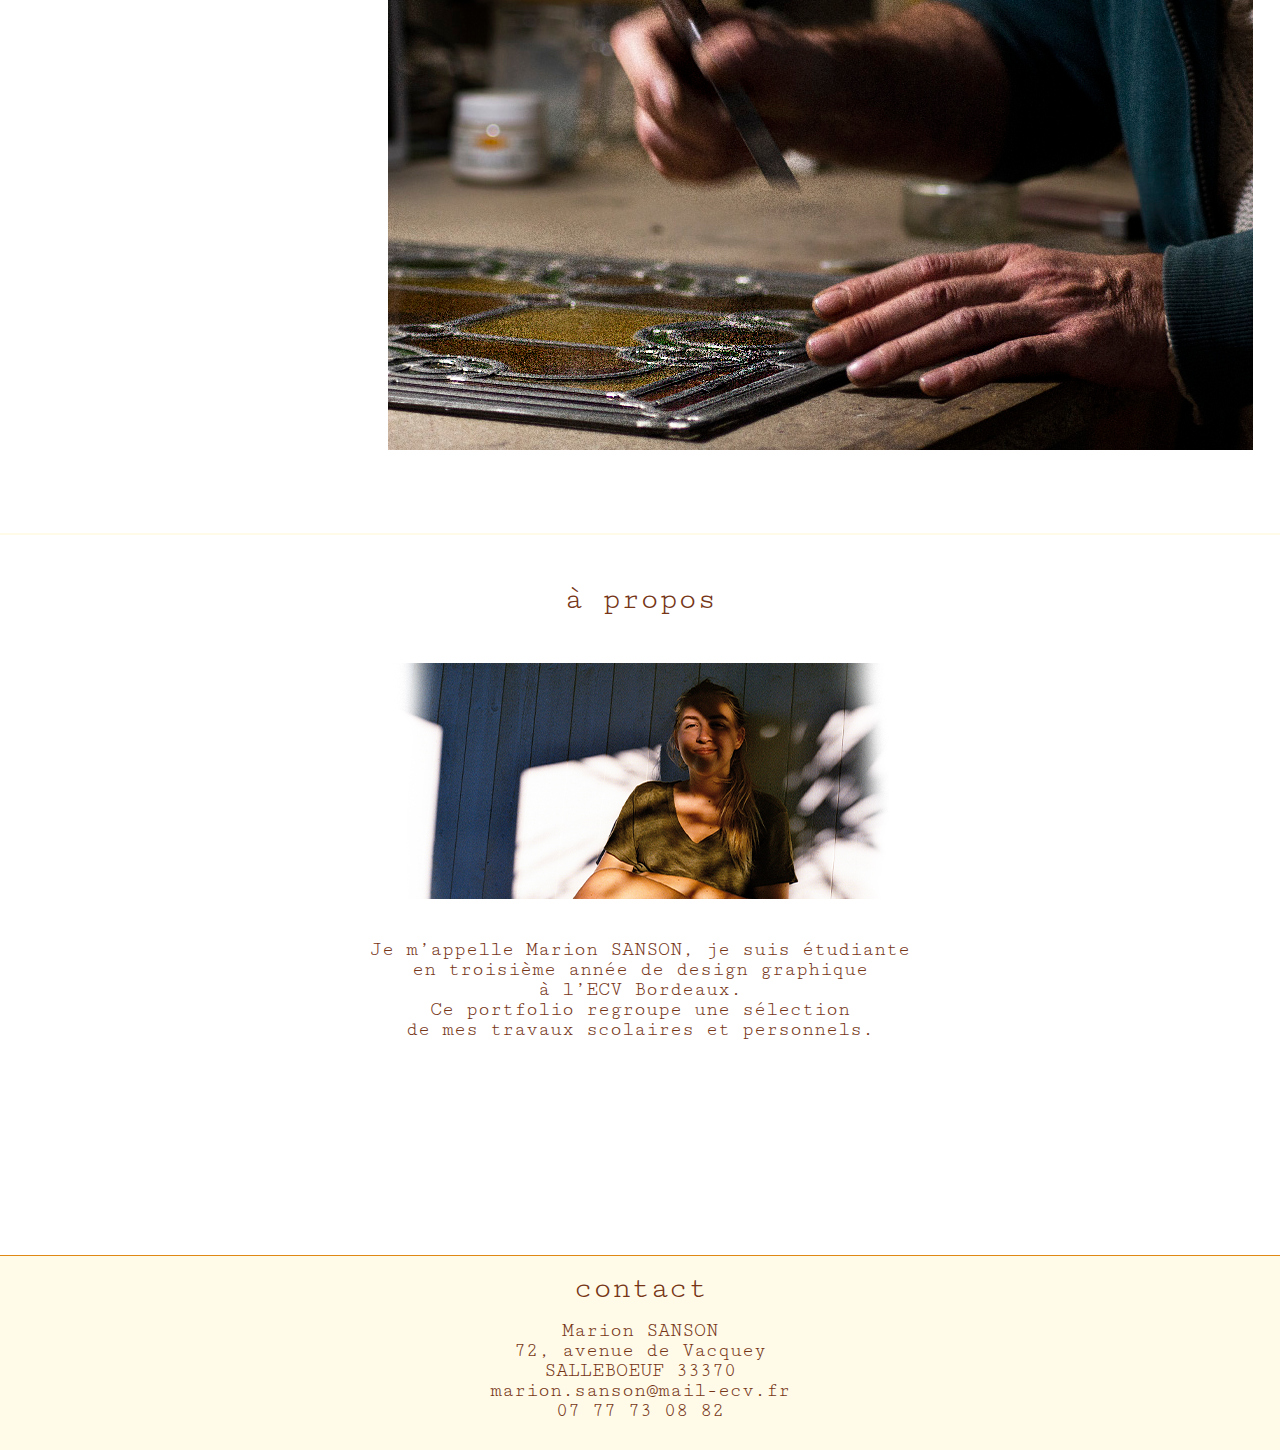
==== commit 9c700ea7: "session 3 modifs" ====
--- a/index.html
+++ b/index.html
@@ -2,83 +2,88 @@
 <html lang="en" dir="ltr">
   <head>
     <meta charset="utf-8">
-    <title>hello world !</title>
+    <title>Marion Sanson's Portfolio</title>
     <link rel="stylesheet" href="css/reset.css">
     <link rel="stylesheet" href="css/typo.css">
     <link rel="stylesheet" href="css/master.css">
-
   </head>
   <body>
     <header>
-      <h1>Marion Sanson</h1>
-
+      <h1>Marion Sanson<br/><span class="portfolio">portfolio</span></h1>
 <nav>
    <ul id="conteneur">
-     <li><a href="#projects">projects</a></li>
+     <li><a href="#projets">projets</a></li>
      <li><a href="#photos">photos</a></li>
-     <li><a href="#aboutme">about me</a></li>
+     <li><a href="#àpropos">à propos</a></li>
      <li><a href="#contact">contact</a></li>
    </ul>
 </nav>
     </header>
 
+    <main>
+      <section id="projets">
+        <h3>projets</h3>
+
+        <div class="project-box-container">
+          <figure>
+          <div class="project-feature">
+<a class="image-lino" href="project-01.html">
+  <img class="lino" src="images/abeille-lino.jpg"/>
+  <span class="lino-txt">Linogravure</span>
+</a>
+</div>
+</figure>
+
+<figure>
+<div class="project-feature">
+  <a class="image-aqua" href="projet02.html">
+<img class="aqua" src="images/aqua.jpg" />
+<span class="aqua-txt">Aquarelle</span>
+  </a>
+</div>
+</figure>
 
 
-    <main>
-      <section id="projects">
-        <h1>projects</h1>
-
-        <div class="project-box-container">
-
+<figure>
 <div class="project-feature">
-  <h2>Illustration</h2>
-  <a href="project-01.html">
-    <img src="images/abeille-lino.jpg" />
+  <a class="image-edition" href="projet03.html">
+    <img class="edition" src="images/edition2.jpg" />
+    <span class="edition-txt">Edition</span>
   </a>
+</div>
+</figure>
 
 
+<figure>
+<div class="project-feature">
+  <a class="image-identite" href="projet04.html">
+    <img class="identite" src="images/IDvisuelle.jpg" />
+    <span class="identite-txt">Identité visuelle</span>
+  </a>
 </div>
+</figure>
 
+
+<figure>
 <div class="project-feature">
-  <h2>Packaging</h2>
-  <a href="project-01.html">
-    <img alt="packaging" src="images/pack.jpg" />
+  <a class="image-rough" href="projet05.html">
+<img class="rough" src="images/planet.jpg" />
+<span class="rough-txt">Rough</span>
   </a>
+</div>
+</figure>
 
+
+<figure>
+<div class="project-feature">
+  <a class="image-layout" href="projet06.html">
+<img class="layout" src="images/utopia.jpg" />
+<span class="layout-txt">Typographie</span>
+  </a>
 </div>
+</figure>
 
-<div class="project-feature">
-  <h2>Watercolor</h2>
-  <a href="project-01.html">
-<img src="images/aqua.jpg" alt=""/>
-  </a>
 
-</div>
-
-<div class="project-feature">
-  <h2>Layout</h2>
-  <a href="project-01.html">
-<img src="images/layout.jpg" />
-  </a>
-
-</div>
-
-<div class="project-feature">
-  <h2>Poster</h2>
-  <a href="project-01.html">
-<img src="images/poster.jpg" />
-  </a>
-
-</div>
-
-<div class="project-feature">
-
-  <h2>Typography</h2>
-  <a href="project-01.html">
-    <img src="images/typo.jpg" />
-  </a>
-
-</div>
 
 
   </div>
@@ -88,7 +93,7 @@
 
 
       <section id="photos">
-        <h1>photography</h1>
+        <h3>photographie</h3>
 
         <div class="photos-box-container">
 
@@ -121,20 +126,28 @@
 
       </section>
 
-      <section id="aboutme">
-        <h1>about me</h1>
+      <section id="àpropos">
+        <h3>à propos</h3>
+        <figure>
+          <img src="images/about.jpg" alt="">
+        </figure>
+        <p>Je m’appelle Marion SANSON, je suis étudiante<br/>
+          en troisième année de design graphique<br/>à l’ECV Bordeaux.<br/>
+          Ce portfolio regroupe une sélection<br/>de mes
+          travaux scolaires et personnels.
+
 
       </section>
 
-      <section id="contact">
-        <h3>contact</h3>
-        <p>Marion SANSON
-          72, avenue de Vacquey
-          SALLEBOEUF 33370
-          marion.sanson@mail-ecv.fr
-          07 77 73 08 82</p>
 
-<footer>
+
+<footer id="contact">
+    <h1>contact</h1>
+    <p>Marion SANSON<br/>
+      72, avenue de Vacquey<br/>
+      SALLEBOEUF 33370<br/>
+      marion.sanson@mail-ecv.fr<br/>
+      07 77 73 08 82</p>
 </footer>
 
   </body>
--- a/css/typo.css
+++ b/css/typo.css
@@ -7,35 +7,10 @@
 header h1 {
   font-family: 'cutive Mono';
   font-size: 60px;
-}
-
-
-h1 {
-  font-size: 2em;
   margin-bottom: 1.25em;
-  font-family: 'cutive Mono';
-}
-
-h2 {
-font-size: 2em;
-margin-bottom: 1em;
-font-family: 'cutive Mono';
-color: white;
-
-}
-h3 {
-  font-size: 2em;
-  font-family: 'cutive Mono';
-  color: #763516;
 
 }
 
-p{
-  font-family: 'Amatic SC';
-  font-size: 2em;
-  color: #763516;
-
-}
 
 li a {
   font-family: 'cutive Mono';
@@ -43,3 +18,98 @@
     color: #763516;
     text-decoration: none;
 }
+
+
+
+.lino-txt {
+  font-family: 'cutive mono';
+  color: #E7710E;
+}
+
+.edition-txt {
+  font-family: 'cutive mono';
+  color: #E7710E;
+}
+.aqua-txt {
+  font-family: 'cutive mono';
+  color: #E7710E;
+}
+
+.layout-txt {
+  font-family: 'cutive mono';
+  color: #E7710E;
+}
+
+.identite-txt {
+  font-family: 'cutive mono';
+  color: #E7710E;
+}
+
+.rough-txt {
+  font-family: 'cutive mono';
+  color: #E7710E;
+}
+
+
+h2 {
+  font-size: 2em;
+  margin-bottom: 1.25em;
+  font-family: 'cutive Mono';
+  display: flex;
+align-items: center;
+
+}
+h3 {
+  font-size: 2em;
+  margin-bottom: 1.25em;
+  font-family: 'cutive Mono';
+}
+
+#àpropos p{
+  font-family: 'cutive Mono';
+  font-size: 20px;
+  color: #763516;
+
+}
+
+
+#contact h1 {
+  font-family: 'cutive mono';
+  font-size: 2em;
+}
+
+#contact p{
+  font-family: 'cutive Mono';
+  font-size: 20px;
+  color: #763516;
+}
+
+#details h3 {
+  font-family: 'cutive mono';
+  color: #E7710E;
+  font-size: 3em;
+  justify-content: center;
+  text-align: center;
+margin: 3em;
+ border-bottom: 1px solid #df8814;
+
+}
+
+h2 {
+  font-family: 'cutive mono';
+  color: #6A3508;
+  font-size: 1.4em;
+  text-align: center;
+  padding: 1em;
+  justify-content: center;
+
+}
+
+#details a{
+  font-family: 'cutive mono';
+  color: #E7710E;
+  justify-content: center;
+  text-align: center;
+  display: flex;
+  padding: 2em;
+}
--- a/css/master.css
+++ b/css/master.css
@@ -2,65 +2,114 @@
   background-color: #ffff;
 }
 section {
-  border-top: 2.3px solid #ffdf9f;
-  min-height: 99vh;
-
+  border-top: 2px solid #FFFBE8;
+  min-height: 80vh;
 }
 
 header {
 text-align: center;
-padding : 3em;
+padding : 2em;
 color: #df8814;
-background-color: #ffff;
-}
+background-color: #FFFBE8;
+}
+
+.portfolio {
+  font-size: 40px;
+}
+
+
 
 #conteneur {
 display: flex;
 flex-direction: row;
 justify-content: center;
-}
-
+
+}
 
 #conteneur a {
-  padding: 1em;
-}
-
-
-
-#projects h1 {
-  text-align: center;
+  padding: 1.3em;
+  border-top: 1px dashed #df8814;
+}
+
+li a:hover {
+  color: #F4972E;
+}
+
+#projets a:hover{
+  color: #ffff;
+}
+
+#projets h3 {
   margin: 1.5em;
   color: #763516;
 }
 
-#photos h1 {
-  text-align: center;
+#photos h3 {
   margin: 1.5em;
   color: #763516;
 }
 
-#aboutme h1 {
+#àpropos h3 {
   text-align: center;
   margin: 1.5em;
   color: #763516;
 }
 
 
+.lino-txt {
+  display: flex;
+justify-content: center;
+font-size: 30px;
+}
+
+
+.edition-txt {
+  display: flex;
+justify-content: center;
+font-size: 30px;
+}
+
+
+.aqua-txt {
+  display: flex;
+justify-content: center;
+font-size: 30px;
+}
+
+
+.layout-txt {
+  display: flex;
+justify-content: center;
+font-size: 30px;
+}
+
+
+.identite-txt {
+  display: flex;
+justify-content: center;
+font-size: 30px;
+}
+
+.rough-txt {
+  display: flex;
+justify-content: center;
+font-size: 30px;
+}
+
+
 .project-feature {
-  padding: 1em;
-  margin-bottom: 1em;
+  margin-bottom: 2em;
   flex-grow: 0;
   flex-basis: 300px;
+
 }
 
 .project-feature img {
   max-width: 550px;
   border-radius: 23px;
-}
-
-.project-feature h2 {
-  margin : 10px;
-}
+  display: flex;
+}
+
 
 .project-box-container {
   display: flex;
@@ -70,8 +119,6 @@
   max-width: 1600px;
   margin: auto;
 }
-
-
 
 
 .photos-feature {
@@ -91,13 +138,92 @@
   margin: auto;
 }
 
-#contact h3 {
-  padding: 1em;
-  text-align: center;
+
+
+#àpropos figure{
+display: flex;
+justify-content: center;
+align-items: center;
+}
+
+#àpropos p{
+  text-align: center;
+  padding: 2em;
+}
+
+footer {
+  background-color: #FFFBE8;
+  border-top: 1px solid #df8814;
+}
+
+#contact h1 {
+  text-align: center;
+  margin: 0.5em;
+color: #763516;
 }
 
 #contact p {
   text-align: center;
-  margin: auto;
-  justify-content: space-around;
-}
+  justify-content: space-around;
+padding-bottom: 1.5em;
+}
+
+
+.lino-container img {
+  display: flex;
+  padding: 2em;
+  flex-wrap: wrap;
+  justify-content: space-around;
+  max-width: 900px;
+  margin: auto;
+  border-radius: 75px;
+}
+
+.aquarelle-container img {
+  display: flex;
+  padding: 2em;
+  flex-wrap: wrap;
+  justify-content: space-around;
+  max-width: 900px;
+  margin: auto;
+  border-radius: 75px;
+}
+
+.edition-container img {
+  display: flex;
+  padding: 2em;
+  flex-wrap: wrap;
+  justify-content: space-around;
+  max-width: 900px;
+  margin: auto;
+}
+
+.idvisuelle-container img {
+  display: flex;
+  padding: 2em;
+  flex-wrap: wrap;
+  justify-content: space-around;
+  max-width: 900px;
+  margin: auto;
+  border-radius: 75px;
+}
+
+.rough-container img {
+  display: flex;
+  padding: 2em;
+  flex-wrap: wrap;
+  justify-content: space-around;
+  max-width: 900px;
+  margin: auto;
+  border-radius: 75px;
+}
+
+.typo-container img {
+  display: flex;
+  padding: 2em;
+  flex-wrap: wrap;
+  justify-content: space-around;
+  max-width: 900px;
+  margin: auto;
+  border-radius: 75px;
+}
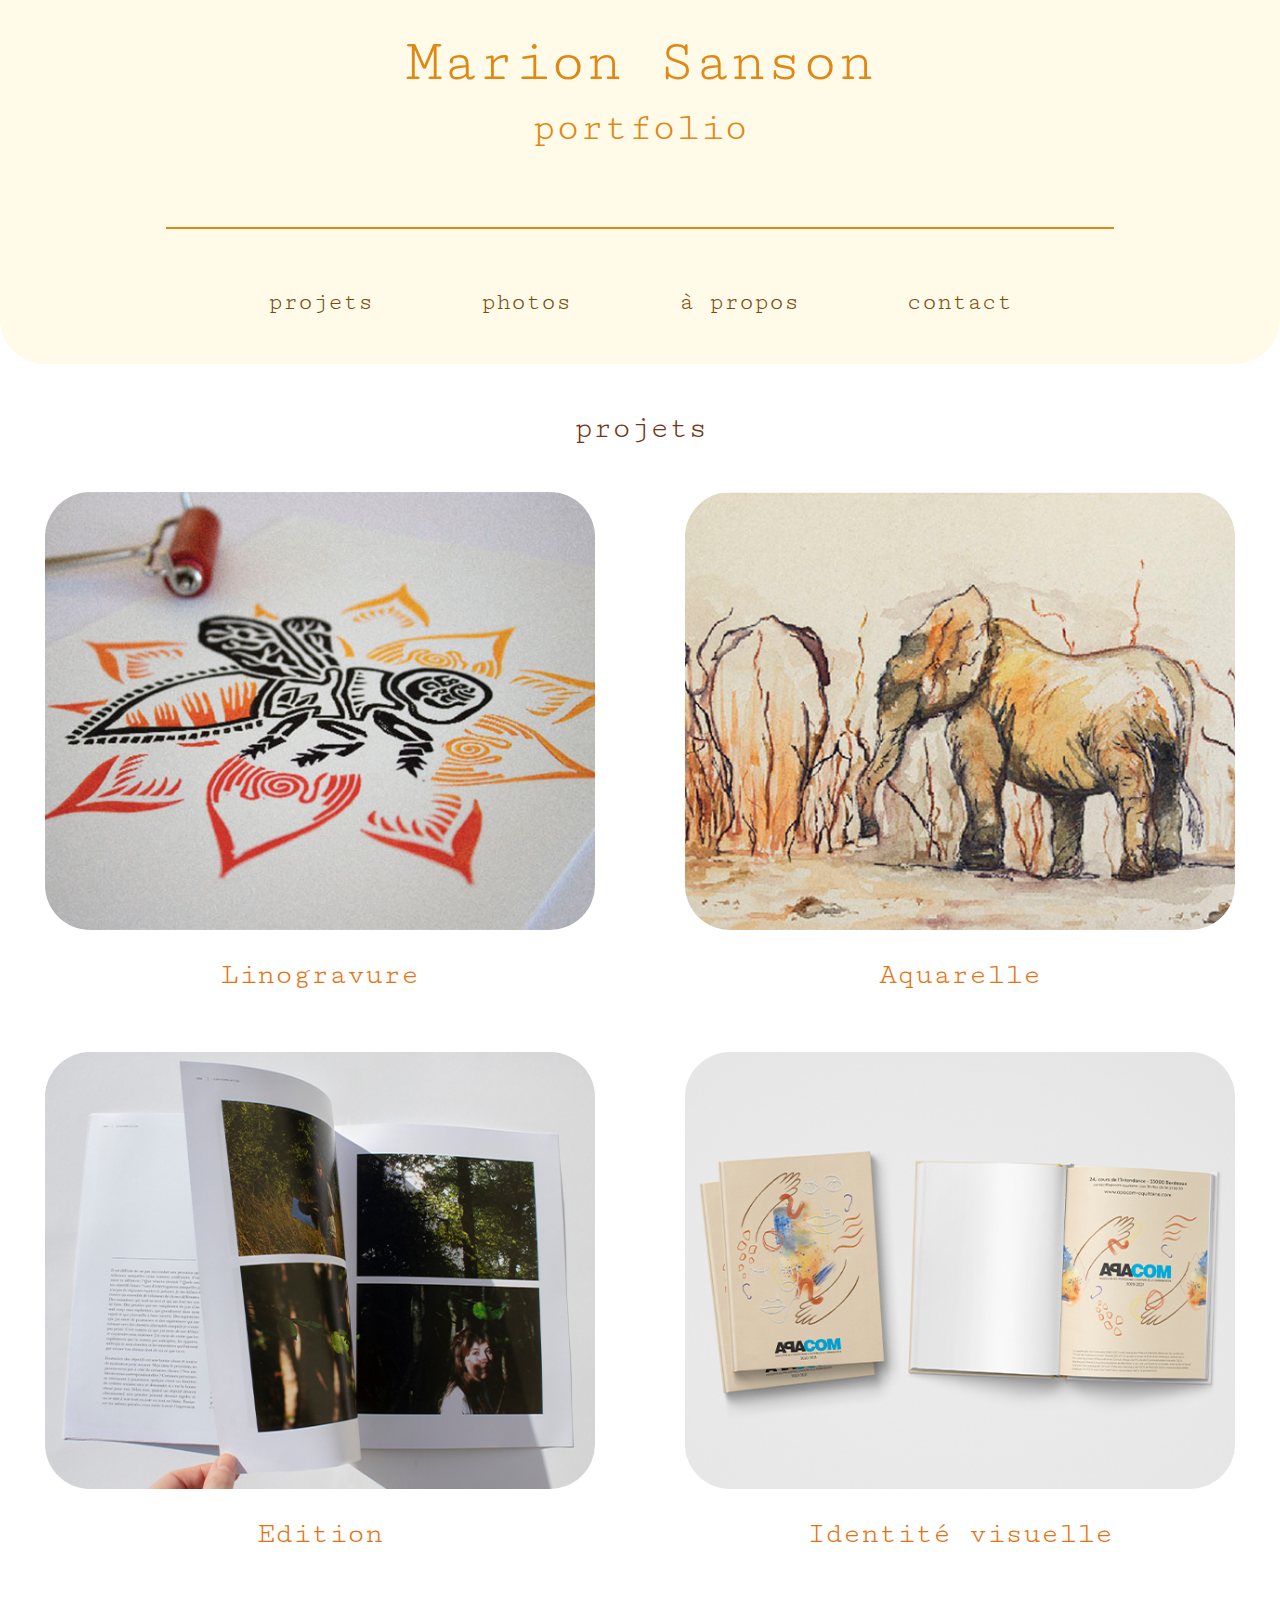
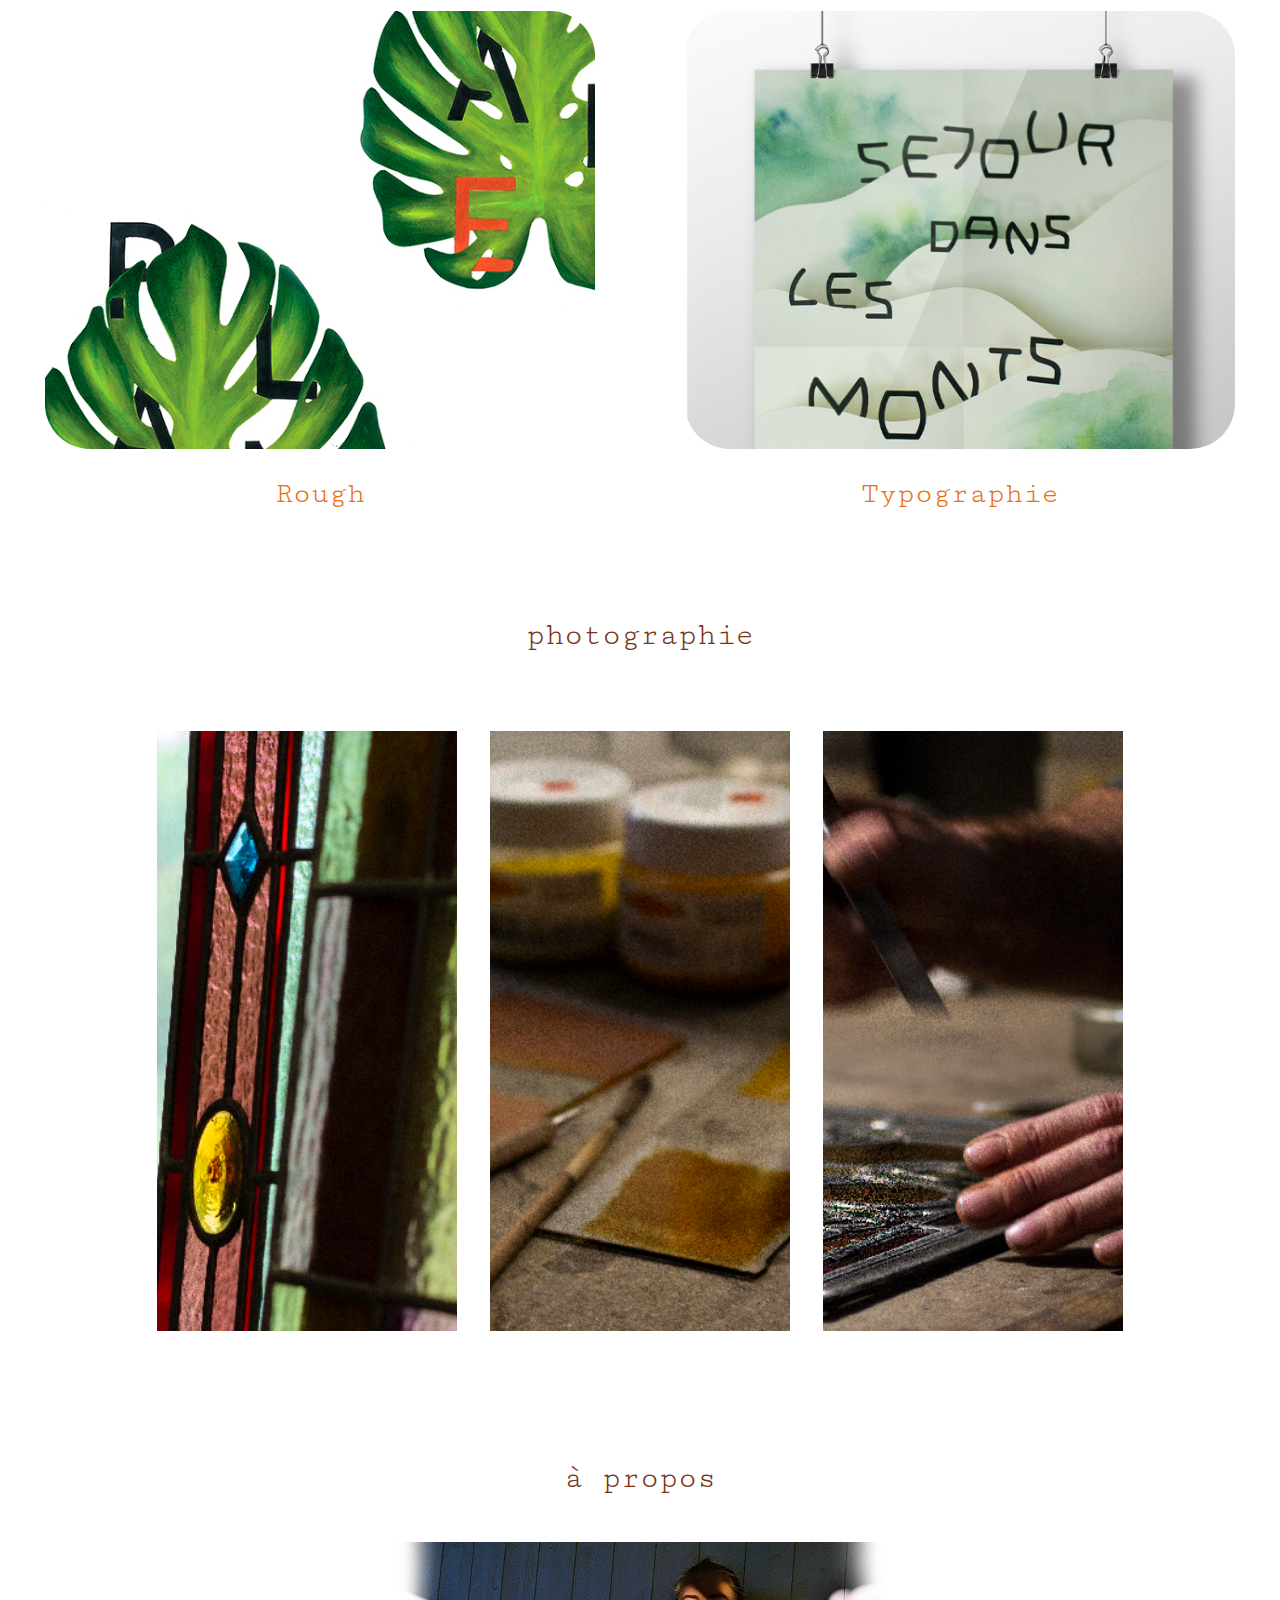
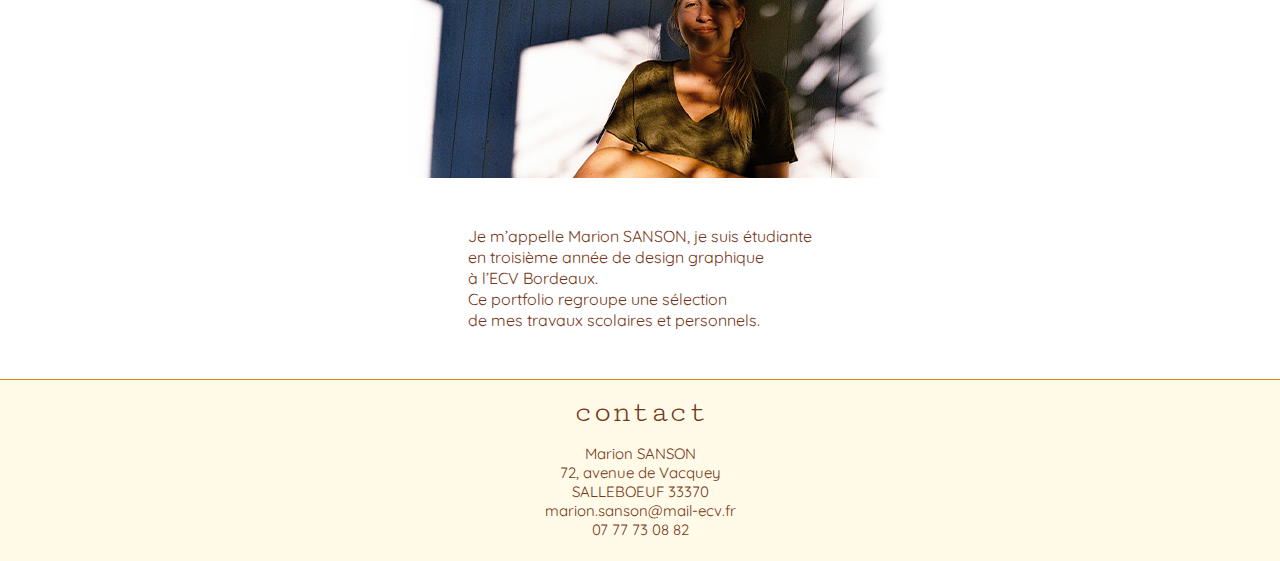
==== commit e21edc7c: "session finale" ====
--- a/index.html
+++ b/index.html
@@ -9,15 +9,19 @@
   </head>
   <body>
     <header>
+
       <h1>Marion Sanson<br/><span class="portfolio">portfolio</span></h1>
-<nav>
-   <ul id="conteneur">
-     <li><a href="#projets">projets</a></li>
-     <li><a href="#photos">photos</a></li>
-     <li><a href="#àpropos">à propos</a></li>
-     <li><a href="#contact">contact</a></li>
-   </ul>
+
+
+<nav id="main-menu">
+  <ul class="menu">
+    <li><a href="#projets">projets</a></li>
+    <li><a href="#photos">photos</a></li>
+    <li><a href="#àpropos">à propos</a></li>
+    <li><a href="#contact">contact</a></li>
+  </ul>
 </nav>
+
     </header>
 
     <main>
@@ -25,63 +29,65 @@
         <h3>projets</h3>
 
         <div class="project-box-container">
-          <figure>
+
           <div class="project-feature">
-<a class="image-lino" href="project-01.html">
-  <img class="lino" src="images/abeille-lino.jpg"/>
+<a href="project-01.html">
+  <figure>
+  <img src="images/abeille-lino.jpg"/>
+</figure>
   <span class="lino-txt">Linogravure</span>
 </a>
 </div>
+
+
+<div class="project-feature">
+  <a href="projet02.html">
+    <figure>
+<img src="images/aqua.jpg" />
 </figure>
-
-<figure>
-<div class="project-feature">
-  <a class="image-aqua" href="projet02.html">
-<img class="aqua" src="images/aqua.jpg" />
 <span class="aqua-txt">Aquarelle</span>
   </a>
 </div>
-</figure>
 
 
-<figure>
 <div class="project-feature">
-  <a class="image-edition" href="projet03.html">
-    <img class="edition" src="images/edition2.jpg" />
+  <a href="projet03.html">
+    <figure>
+    <img src="images/edition2.jpg" />
+  </figure>
     <span class="edition-txt">Edition</span>
   </a>
 </div>
-</figure>
 
 
-<figure>
 <div class="project-feature">
-  <a class="image-identite" href="projet04.html">
-    <img class="identite" src="images/IDvisuelle.jpg" />
+  <a href="projet04.html">
+    <figure>
+    <img src="images/IDvisuelle.jpg" />
+  </figure>
     <span class="identite-txt">Identité visuelle</span>
   </a>
 </div>
-</figure>
 
 
-<figure>
 <div class="project-feature">
-  <a class="image-rough" href="projet05.html">
-<img class="rough" src="images/planet.jpg" />
+  <a href="projet05.html">
+    <figure>
+<img src="images/planet.jpg" />
+</figure>
 <span class="rough-txt">Rough</span>
   </a>
 </div>
-</figure>
 
 
-<figure>
 <div class="project-feature">
-  <a class="image-layout" href="projet06.html">
-<img class="layout" src="images/utopia.jpg" />
+  <a href="projet06.html">
+    <figure>
+<img src="images/utopia.jpg" />
+</figure>
 <span class="layout-txt">Typographie</span>
   </a>
 </div>
-</figure>
 
 
 
@@ -95,46 +101,45 @@
       <section id="photos">
         <h3>photographie</h3>
 
-        <div class="photos-box-container">
+        <div class="photos-container">
 
-          <div class="photos-feature">
+          <div class="photos">
+            <a href="photos.html">
             <figure>
               <img src="images/photo1.jpg" alt="">
             </figure>
-
+          </a>
           </div>
 
-          <div class="photos-box-container">
-
-            <div class="photos-feature">
+            <div class="photos">
+              <a href="photos.html">
               <figure>
                 <img src="images/photo2.jpg" alt="">
               </figure>
-
+</a>
             </div>
 
-            <div class="photos-box-container">
-
-              <div class="photos-feature">
+              <div class="photos">
+                <a href="photos.html">
                 <figure>
                   <img src="images/photo3.jpg" alt="">
                 </figure>
-
+</a>
               </div>
-
         </div>
-
       </section>
 
       <section id="àpropos">
         <h3>à propos</h3>
+
         <figure>
           <img src="images/about.jpg" alt="">
         </figure>
         <p>Je m’appelle Marion SANSON, je suis étudiante<br/>
           en troisième année de design graphique<br/>à l’ECV Bordeaux.<br/>
           Ce portfolio regroupe une sélection<br/>de mes
-          travaux scolaires et personnels.
+          travaux scolaires et personnels.</p>
+
 
 
       </section>
--- a/css/typo.css
+++ b/css/typo.css
@@ -1,7 +1,14 @@
 @import url('https://fonts.googleapis.com/css?family=Amatic+SC|Caveat+Brush|Coming+Soon&display=swap');
 @import url('https://fonts.googleapis.com/css?family=Cutive+Mono&display=swap');
+@import url('https://fonts.googleapis.com/css2?family=Dosis:wght@300&family=Quicksand&display=swap');
+
+
+
 body {
   font-family: helvetica;
+}
+a {
+  text-decoration: none;
 }
 
 header h1 {
@@ -59,18 +66,22 @@
 align-items: center;
 
 }
+
 h3 {
   font-size: 2em;
-  margin-bottom: 1.25em;
   font-family: 'cutive Mono';
+
 }
 
 #àpropos p{
-  font-family: 'cutive Mono';
-  font-size: 20px;
+  font-family: 'quicksand';
+  font-size: 16px;
   color: #763516;
+  display: flex;
+  justify-content: center;
 
 }
+
 
 
 #contact h1 {
@@ -79,30 +90,31 @@
 }
 
 #contact p{
-  font-family: 'cutive Mono';
-  font-size: 20px;
+  font-family: 'quicksand';
+  font-size: 15px;
   color: #763516;
+  line-height: 19px;
+
 }
 
 #details h3 {
-  font-family: 'cutive mono';
+  font-family: 'quicksand';
   color: #E7710E;
-  font-size: 3em;
+  font-size: 2em;
+  display: flex;
   justify-content: center;
   text-align: center;
-margin: 3em;
- border-bottom: 1px solid #df8814;
+  margin: 1em;
+}
 
-}
 
 h2 {
   font-family: 'cutive mono';
-  color: #6A3508;
+  color: #fbbd6c;
   font-size: 1.4em;
+  display: flex;
+  justify-content: center;
   text-align: center;
-  padding: 1em;
-  justify-content: center;
-
 }
 
 #details a{
--- a/css/master.css
+++ b/css/master.css
@@ -1,52 +1,77 @@
 body {
   background-color: #ffff;
 }
-section {
-  border-top: 2px solid #FFFBE8;
-  min-height: 80vh;
-}
+
 
 header {
 text-align: center;
 padding : 2em;
 color: #df8814;
 background-color: #FFFBE8;
-}
+border-bottom-right-radius: 45px;
+border-bottom-left-radius: 45px;
+height: 300px
+
+}
+
+
+
 
 .portfolio {
   font-size: 40px;
-}
-
-
-
-#conteneur {
-display: flex;
-flex-direction: row;
-justify-content: center;
-
-}
-
-#conteneur a {
-  padding: 1.3em;
-  border-top: 1px dashed #df8814;
-}
-
-li a:hover {
-  color: #F4972E;
-}
-
-#projets a:hover{
-  color: #ffff;
-}
+
+}
+
+
+nav a {
+  display: block;
+  padding: 0.5em;
+  text-decoration: none;
+  color : #7a4b0d;
+}
+
+a:hover {
+  color: #e78e1a;
+}
+
+
+@media (min-width : 700px) {
+  #main-menu {
+    position: relative;
+    left:auto;
+    top: auto;
+    width: 100%;
+  }
+
+
+  #main-menu ul {
+    display: flex;
+    text-align: center;
+    align-items: center;
+    justify-content: space-around;
+    padding: 3em;
+    width: 70%;
+    margin-left: auto;
+    margin-right: auto;
+    border-top: 2px solid #df8814;
+
+  }
+
+
+
 
 #projets h3 {
   margin: 1.5em;
   color: #763516;
+  text-align: center;
+
 }
 
 #photos h3 {
   margin: 1.5em;
   color: #763516;
+  text-align: center;
+
 }
 
 #àpropos h3 {
@@ -60,6 +85,8 @@
   display: flex;
 justify-content: center;
 font-size: 30px;
+margin: 1em;
+
 }
 
 
@@ -67,6 +94,8 @@
   display: flex;
 justify-content: center;
 font-size: 30px;
+margin: 1em;
+
 }
 
 
@@ -74,6 +103,7 @@
   display: flex;
 justify-content: center;
 font-size: 30px;
+margin: 1em;
 }
 
 
@@ -81,6 +111,8 @@
   display: flex;
 justify-content: center;
 font-size: 30px;
+margin: 1em;
+
 }
 
 
@@ -88,12 +120,16 @@
   display: flex;
 justify-content: center;
 font-size: 30px;
+margin: 1em;
+
 }
 
 .rough-txt {
   display: flex;
 justify-content: center;
 font-size: 30px;
+margin: 1em;
+
 }
 
 
@@ -106,10 +142,17 @@
 
 .project-feature img {
   max-width: 550px;
-  border-radius: 23px;
-  display: flex;
-}
-
+  border-radius: 45px;
+  display: flex;
+  transition: 0.3s ease all;
+
+}
+
+
+.project-feature img:hover{
+  opacity: 0.4;
+
+}
 
 .project-box-container {
   display: flex;
@@ -121,34 +164,61 @@
 }
 
 
-.photos-feature {
+
+.photos-container {
+  max-width: 1000px;
+  margin: auto;
+  padding : 1em;
+  display: flex;
+  flex-wrap: wrap;
+  justify-content: space-around;
+}
+
+.photos {
   padding: 1em;
-  margin-bottom: 1em;
-  flex-grow: 0;
-  flex-basis: 300px;
-
-}
-
-.photos-box-container {
-  display: flex;
-  padding: 1em;
-  flex-wrap: wrap;
-  justify-content: space-around;
-  max-width: 600px;
-  margin: auto;
-}
-
-
-
-#àpropos figure{
+  margin-bottom: 3em;
+  flex-basis : 300px;
+}
+
+.photos img {
+  object-fit: cover;
+  height: 600px;
+  width: 300px;
+  transition: 0.3s ease all;
+}
+
+.photos img:hover {
+  opacity: 0.4;
+}
+
+.position-photos {
+  display: grid;
+  margin-top: 40px;
+  justify-content: center;
+  margin-left: auto;
+  margin-right: auto;
+
+}
+
+.position-photos img {
+  width :   900px;
+  height:   100%;
+  object-fit: cover;
+}
+
+
+#àpropos figure {
 display: flex;
 justify-content: center;
 align-items: center;
 }
 
+
 #àpropos p{
-  text-align: center;
-  padding: 2em;
+  text-align: justify;
+  padding: 3em;
+line-height: 21px;
+
 }
 
 footer {
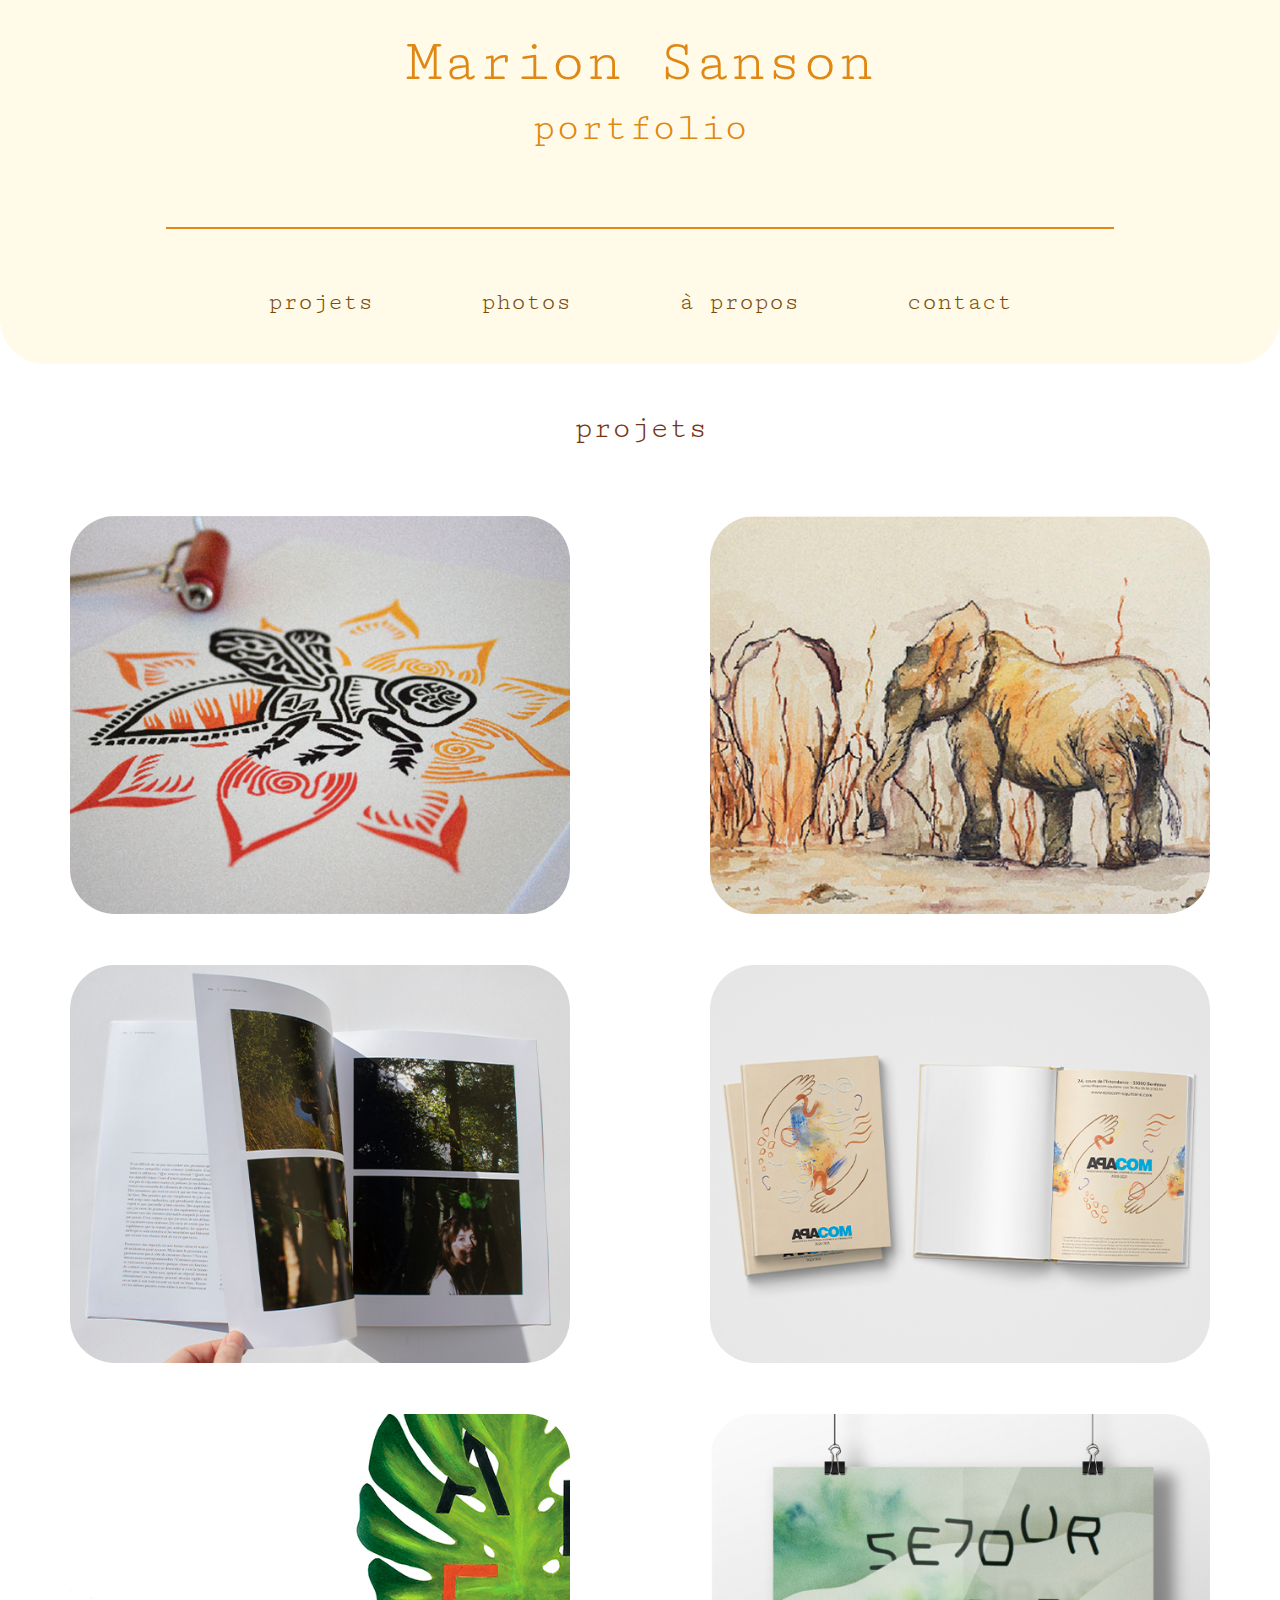
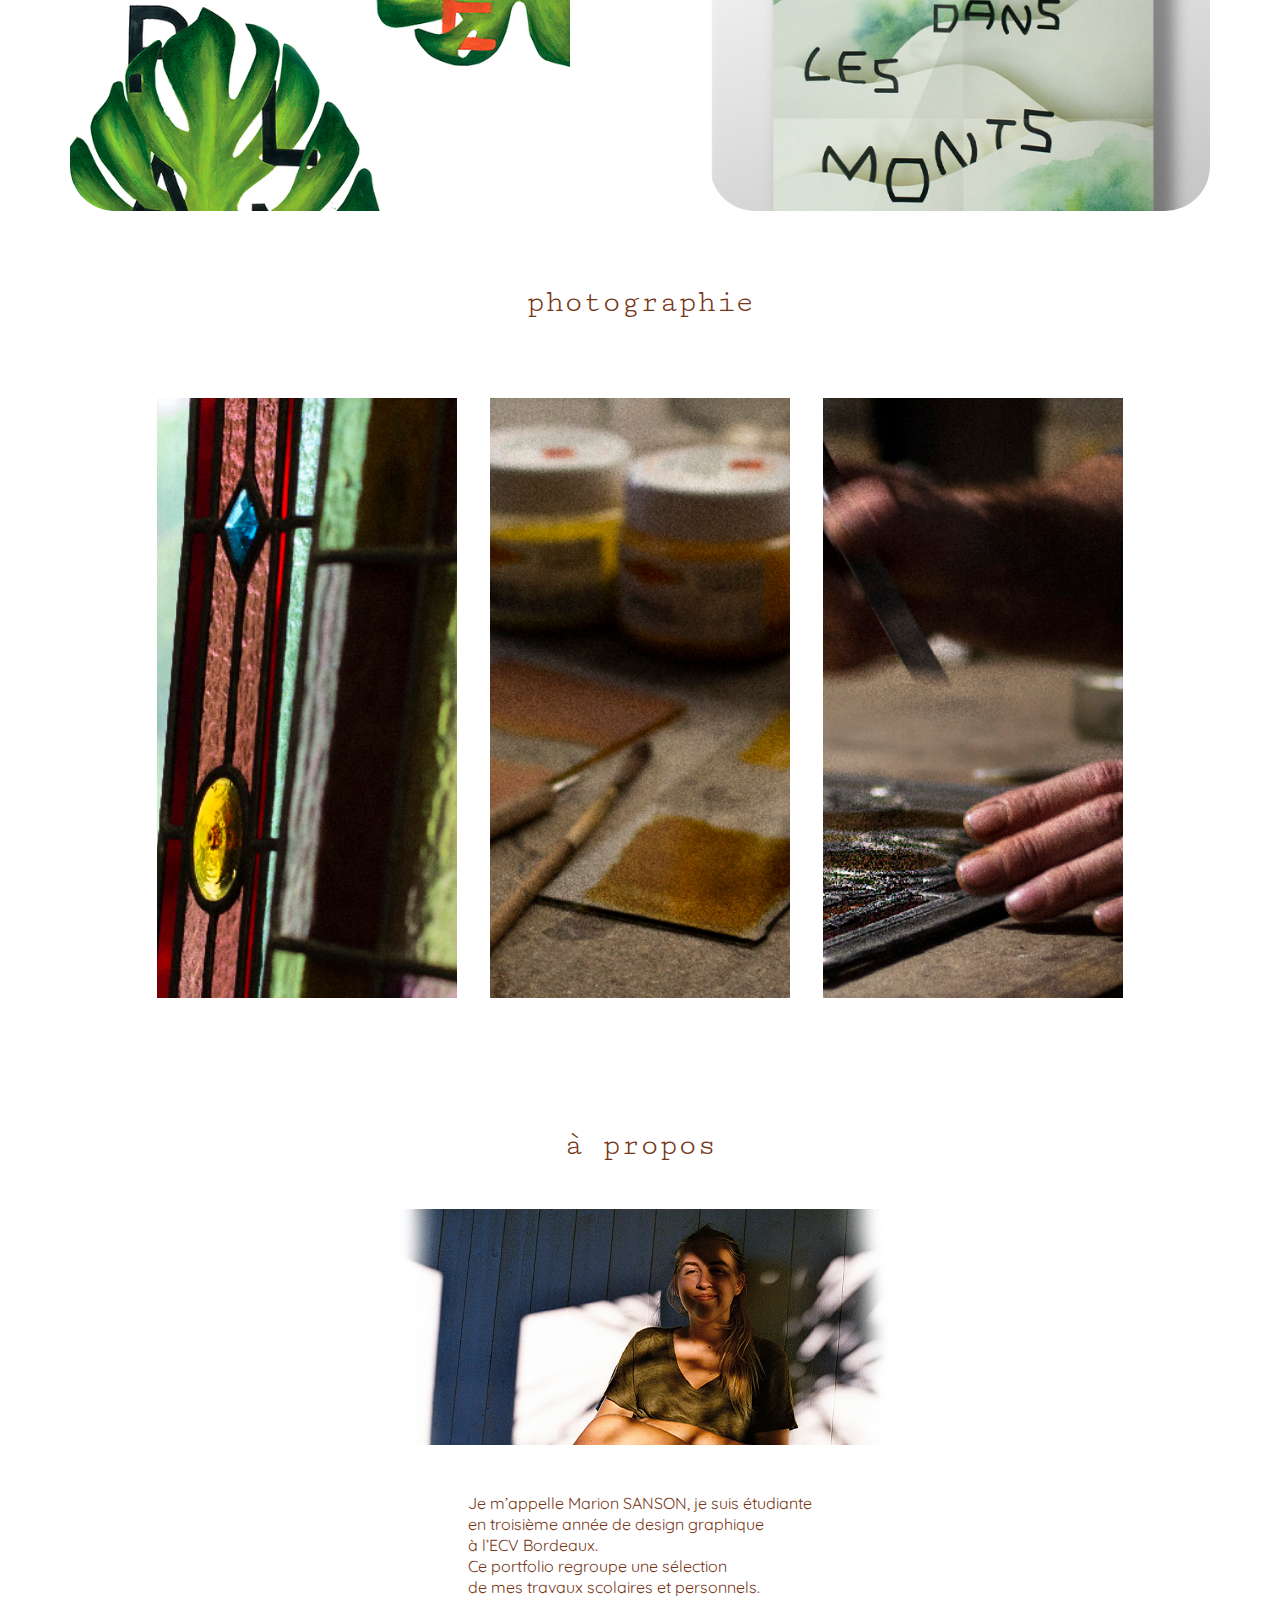
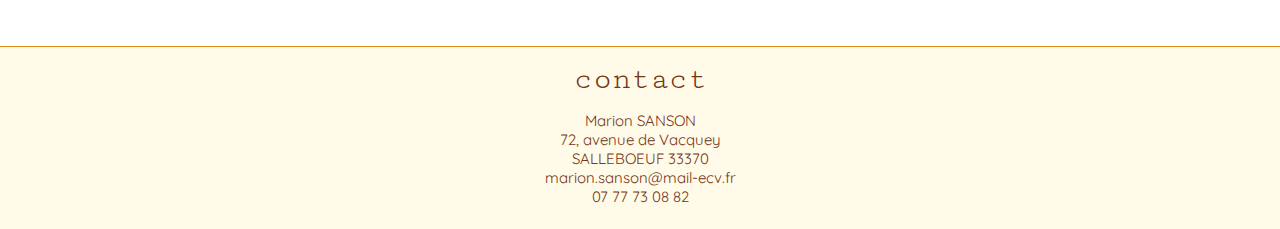
==== commit 8468b3b1: "ajouts" ====
--- a/index.html
+++ b/index.html
@@ -9,7 +9,6 @@
   </head>
   <body>
     <header>
-
       <h1>Marion Sanson<br/><span class="portfolio">portfolio</span></h1>
 
 
@@ -24,72 +23,67 @@
 
     </header>
 
-    <main>
+
       <section id="projets">
         <h3>projets</h3>
 
         <div class="project-box-container">
 
-          <div class="project-feature">
-<a href="project-01.html">
-  <figure>
+          <article class="project-feature">
+<a class="titre-projet" href="project-01.html">Linogravure</a>
+  <div class="image">
+    <a href="project-01.html">
   <img src="images/abeille-lino.jpg"/>
-</figure>
-  <span class="lino-txt">Linogravure</span>
 </a>
 </div>
+</article>
+
+<article class="project-feature">
+<a class="titre-projet" href="project-02.html">Aquarelle</a>
+<div class="image">
+<a href="project-02.html">
+<img src="images/aqua.jpg"/>
+</a>
+</div>
+</article>
+
+<article class="project-feature">
+<a class="titre-projet" href="project-03.html">Edition</a>
+<div class="image">
+<a href="project-03.html">
+<img src="images/edition2.jpg"/>
+</a>
+</div>
+</article>
+
+<article class="project-feature">
+<a class="titre-projet" href="project-04.html">Identité Visuelle</a>
+<div class="image">
+<a href="project-04.html">
+<img src="images/IDvisuelle.jpg"/>
+</a>
+</div>
+</article>
 
 
-<div class="project-feature">
-  <a href="projet02.html">
-    <figure>
-<img src="images/aqua.jpg" />
-</figure>
-<span class="aqua-txt">Aquarelle</span>
-  </a>
+<article class="project-feature">
+<a class="titre-projet" href="project-05.html">Rough</a>
+<div class="image">
+<a href="project-05.html">
+<img src="images/planet.jpg"/>
+</a>
 </div>
+</article>
 
 
-<div class="project-feature">
-  <a href="projet03.html">
-    <figure>
-    <img src="images/edition2.jpg" />
-  </figure>
-    <span class="edition-txt">Edition</span>
-  </a>
+<article class="project-feature">
+<a class="titre-projet" href="project-06.html">Typographie</a>
+<div class="image">
+<a href="project-06.html">
+<img src="images/utopia.jpg"/>
+</a>
 </div>
-
-
-<div class="project-feature">
-  <a href="projet04.html">
-    <figure>
-    <img src="images/IDvisuelle.jpg" />
-  </figure>
-    <span class="identite-txt">Identité visuelle</span>
-  </a>
-</div>
-
-
-<div class="project-feature">
-  <a href="projet05.html">
-    <figure>
-<img src="images/planet.jpg" />
-</figure>
-<span class="rough-txt">Rough</span>
-  </a>
-</div>
-
-
-<div class="project-feature">
-  <a href="projet06.html">
-    <figure>
-<img src="images/utopia.jpg" />
-</figure>
-<span class="layout-txt">Typographie</span>
-  </a>
-</div>
-
-
+</article>
 
 
   </div>
--- a/css/typo.css
+++ b/css/typo.css
@@ -28,34 +28,11 @@
 
 
 
-.lino-txt {
+.titre-projet {
   font-family: 'cutive mono';
   color: #E7710E;
 }
 
-.edition-txt {
-  font-family: 'cutive mono';
-  color: #E7710E;
-}
-.aqua-txt {
-  font-family: 'cutive mono';
-  color: #E7710E;
-}
-
-.layout-txt {
-  font-family: 'cutive mono';
-  color: #E7710E;
-}
-
-.identite-txt {
-  font-family: 'cutive mono';
-  color: #E7710E;
-}
-
-.rough-txt {
-  font-family: 'cutive mono';
-  color: #E7710E;
-}
 
 
 h2 {
--- a/css/master.css
+++ b/css/master.css
@@ -13,8 +13,6 @@
 height: 300px
 
 }
-
-
 
 
 .portfolio {
@@ -81,78 +79,47 @@
 }
 
 
-.lino-txt {
-  display: flex;
-justify-content: center;
-font-size: 30px;
-margin: 1em;
-
-}
-
-
-.edition-txt {
-  display: flex;
-justify-content: center;
-font-size: 30px;
-margin: 1em;
-
-}
-
-
-.aqua-txt {
-  display: flex;
-justify-content: center;
-font-size: 30px;
-margin: 1em;
-}
-
-
-.layout-txt {
-  display: flex;
-justify-content: center;
-font-size: 30px;
-margin: 1em;
-
-}
-
-
-.identite-txt {
-  display: flex;
-justify-content: center;
-font-size: 30px;
-margin: 1em;
-
-}
-
-.rough-txt {
-  display: flex;
-justify-content: center;
-font-size: 30px;
-margin: 1em;
-
-}
+
+
+
 
 
 .project-feature {
-  margin-bottom: 2em;
-  flex-grow: 0;
-  flex-basis: 300px;
+  position: relative;
+}
+
+.titre-projet {
+  position: absolute;
+  top: 0;
+  left: 0;
+  height: 100%;
+  width: 100%;
+  font-size: 2em;
+  text-decoration: none;
+  display: flex;
+  align-items: center;
+  justify-content: center;
+opacity: 0;
+background: white;
+transition: opacity 1s;
+}
+
+
+.titre-projet:hover {
+  color : #df8814;
+  opacity: 1;
+  transition: opacity .8s;
+
 
 }
 
 .project-feature img {
-  max-width: 550px;
+  max-width: 500px;
   border-radius: 45px;
-  display: flex;
-  transition: 0.3s ease all;
-
-}
-
-
-.project-feature img:hover{
-  opacity: 0.4;
-
-}
+  margin: 1.5em;
+
+}
+
 
 .project-box-container {
   display: flex;
@@ -162,6 +129,10 @@
   max-width: 1600px;
   margin: auto;
 }
+
+
+
+
 
 
 
